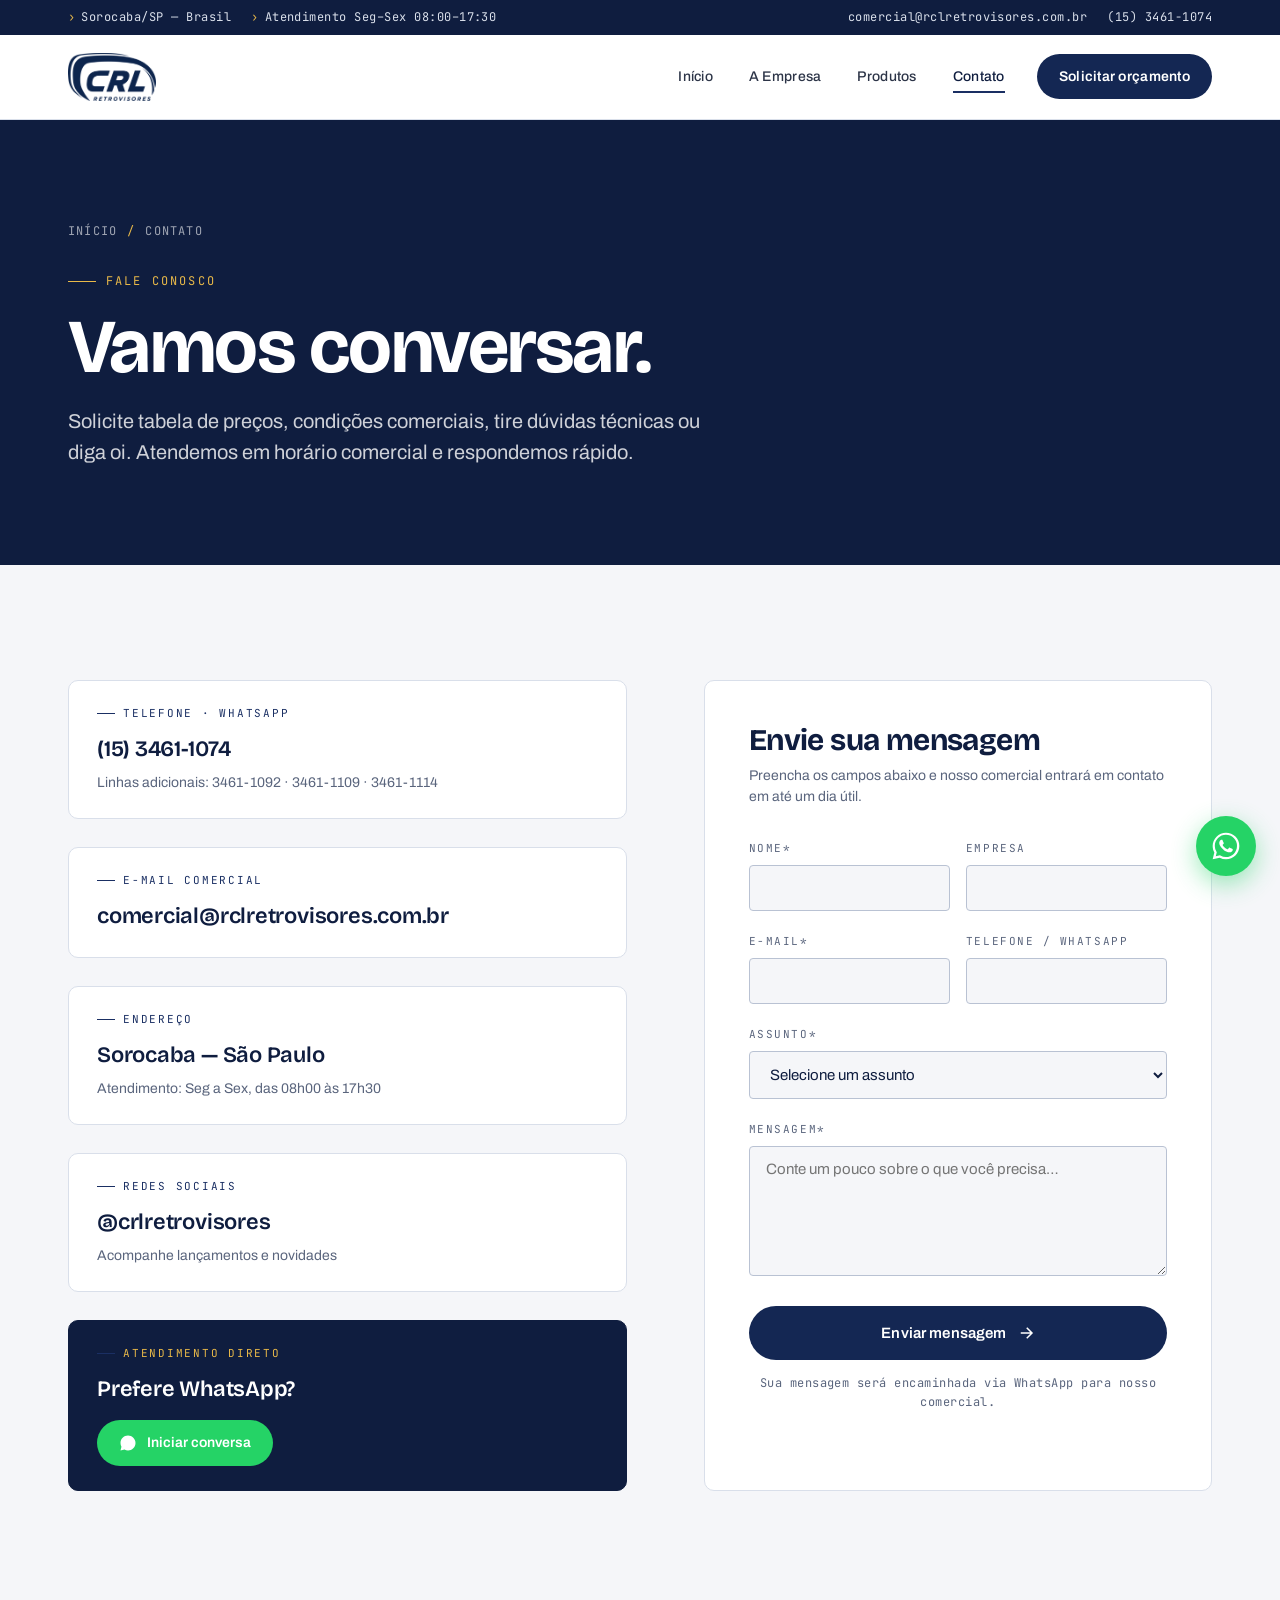
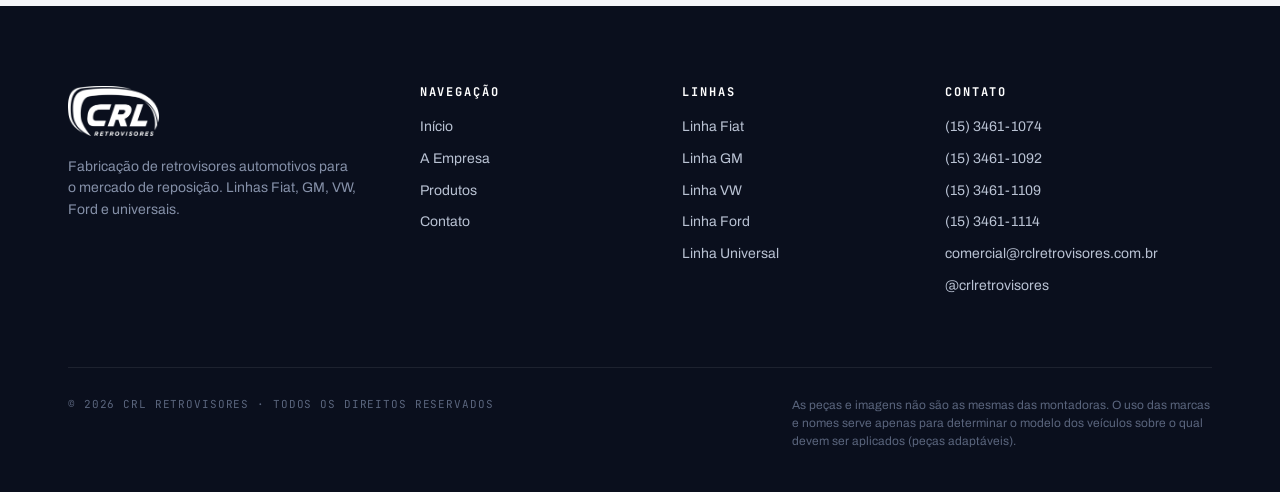
==== contato.html @ 65ec5218 "Fix image paths — remove assets/ prefix" ====
<!DOCTYPE html>
<html lang="pt-BR">
<head>
<meta charset="UTF-8" />
<meta name="viewport" content="width=device-width, initial-scale=1.0" />
<title>Contato · CRL Retrovisores</title>
<meta name="description" content="Fale com a CRL Retrovisores. Solicite tabela, condições comerciais ou tire dúvidas técnicas. Atendimento por telefone, e-mail e WhatsApp." />
<link rel="preconnect" href="https://fonts.googleapis.com" />
<link rel="preconnect" href="https://fonts.gstatic.com" crossorigin />
<link href="https://fonts.googleapis.com/css2?family=Archivo:wght@400;500;600;700;800&family=Bricolage+Grotesque:opsz,wght@12..96,500;12..96,700;12..96,800&family=JetBrains+Mono:wght@400;500&display=swap" rel="stylesheet" />
<link rel="stylesheet" href="style.css" />
</head>
<body>

<div class="topbar">
  <div class="topbar-inner">
    <div class="topbar-info">
      <span>Sorocaba/SP — Brasil</span>
      <span>Atendimento Seg–Sex 08:00–17:30</span>
    </div>
    <div class="topbar-info">
      <a href="mailto:comercial@rclretrovisores.com.br">comercial@rclretrovisores.com.br</a>
      <a href="tel:+551534611074">(15) 3461-1074</a>
    </div>
  </div>
</div>

<header class="site-header">
  <div class="header-inner">
    <a href="index.html" class="brand"><img src="logo-crl.png" alt="CRL Retrovisores" /></a>
    <button class="menu-toggle" aria-label="Abrir menu"><span></span><span></span><span></span></button>
    <nav class="nav">
      <a href="index.html">Início</a>
      <a href="empresa.html">A Empresa</a>
      <a href="produtos.html">Produtos</a>
      <a href="contato.html" class="active">Contato</a>
      <a href="contato.html" class="nav-cta">Solicitar orçamento</a>
    </nav>
  </div>
</header>

<section class="page-hero">
  <div class="container">
    <div class="breadcrumb"><a href="index.html">Início</a><span>/</span>Contato</div>
    <span class="eyebrow">Fale conosco</span>
    <h1 style="max-width:18ch;">Vamos conversar.</h1>
    <p class="lead" style="max-width:60ch;">Solicite tabela de preços, condições comerciais, tire dúvidas técnicas ou diga oi. Atendemos em horário comercial e respondemos rápido.</p>
  </div>
</section>

<section class="section">
  <div class="container">
    <div class="contact-grid">

      <!-- Info -->
      <div class="contact-info reveal">
        <div class="contact-block">
          <div class="label">Telefone · WhatsApp</div>
          <div class="value">
            <a href="tel:+551534611074">(15) 3461-1074</a>
            <div class="secondary">Linhas adicionais: 3461-1092 · 3461-1109 · 3461-1114</div>
          </div>
        </div>

        <div class="contact-block">
          <div class="label">E-mail comercial</div>
          <div class="value">
            <a href="mailto:comercial@rclretrovisores.com.br">comercial@rclretrovisores.com.br</a>
          </div>
        </div>

        <div class="contact-block">
          <div class="label">Endereço</div>
          <div class="value">
            Sorocaba — São Paulo
            <div class="secondary">Atendimento: Seg a Sex, das 08h00 às 17h30</div>
          </div>
        </div>

        <div class="contact-block">
          <div class="label">Redes sociais</div>
          <div class="value">
            <a href="https://instagram.com/crlretrovisores" target="_blank" rel="noopener">@crlretrovisores</a>
            <div class="secondary">Acompanhe lançamentos e novidades</div>
          </div>
        </div>

        <div class="contact-block" style="background:var(--navy-900);color:var(--white);border-color:var(--navy-900);">
          <div class="label" style="color:var(--accent);">Atendimento direto</div>
          <div class="value" style="color:var(--white);">
            Prefere WhatsApp?
            <div class="secondary" style="color:rgba(255,255,255,0.7);margin-top:14px;">
              <a href="https://wa.me/551534611074?text=Ol%C3%A1!%20Vim%20pelo%20site%20da%20CRL%20Retrovisores." target="_blank" rel="noopener" style="display:inline-flex;align-items:center;gap:10px;background:#25d366;color:white;padding:12px 22px;border-radius:999px;font-weight:600;font-family:var(--font-sans);font-size:14px;letter-spacing:0;text-transform:none;">
                <svg width="18" height="18" viewBox="0 0 32 32" fill="currentColor"><path d="M16.003 2.667C8.643 2.667 2.667 8.643 2.667 16.003c0 2.349.61 4.557 1.683 6.471L2.667 29.333l7.05-1.65a13.27 13.27 0 0 0 6.286 1.601h.005c7.36 0 13.336-5.976 13.336-13.336 0-3.563-1.388-6.91-3.91-9.43-2.522-2.522-5.871-3.85-9.431-3.85zm6.084 16.085c-.333-.167-1.97-.973-2.276-1.084-.305-.111-.527-.167-.749.167-.222.333-.86 1.084-1.054 1.306-.194.222-.388.25-.721.083-.333-.167-1.407-.518-2.681-1.654-.991-.884-1.66-1.976-1.854-2.309-.194-.333-.02-.514.146-.681.15-.149.333-.388.5-.583.166-.194.222-.333.333-.555.111-.222.055-.417-.028-.583-.083-.166-.749-1.806-1.026-2.474-.27-.65-.545-.561-.749-.572-.194-.01-.416-.012-.638-.012a1.224 1.224 0 0 0-.888.417c-.305.333-1.165 1.139-1.165 2.778 0 1.638 1.193 3.222 1.359 3.444.166.222 2.347 3.585 5.689 5.026.795.343 1.416.548 1.9.701.798.254 1.524.218 2.099.132.64-.096 1.97-.806 2.247-1.583.277-.778.277-1.444.194-1.583-.083-.139-.305-.222-.638-.389z"/></svg>
                Iniciar conversa
              </a>
            </div>
          </div>
        </div>
      </div>

      <!-- Form -->
      <form id="contact-form" class="contact-form reveal reveal-delay-1">
        <h3 style="margin-bottom:8px;">Envie sua mensagem</h3>
        <p style="margin-bottom:32px;font-size:14px;color:var(--steel-500);">Preencha os campos abaixo e nosso comercial entrará em contato em até um dia útil.</p>

        <div class="form-row">
          <div class="form-group">
            <label for="nome">Nome*</label>
            <input id="nome" name="nome" type="text" required />
          </div>
          <div class="form-group">
            <label for="empresa">Empresa</label>
            <input id="empresa" name="empresa" type="text" />
          </div>
        </div>

        <div class="form-row">
          <div class="form-group">
            <label for="email">E-mail*</label>
            <input id="email" name="email" type="email" required />
          </div>
          <div class="form-group">
            <label for="telefone">Telefone / WhatsApp</label>
            <input id="telefone" name="telefone" type="tel" />
          </div>
        </div>

        <div class="form-group">
          <label for="assunto">Assunto*</label>
          <select id="assunto" name="assunto" required>
            <option value="">Selecione um assunto</option>
            <option>Solicitação de tabela e condições</option>
            <option>Dúvida sobre produto / aplicação</option>
            <option>Quero ser representante / distribuidor</option>
            <option>Pós-venda</option>
            <option>Outro</option>
          </select>
        </div>

        <div class="form-group">
          <label for="mensagem">Mensagem*</label>
          <textarea id="mensagem" name="mensagem" required placeholder="Conte um pouco sobre o que você precisa…"></textarea>
        </div>

        <button type="submit" class="btn form-submit">
          Enviar mensagem
          <svg class="arrow" viewBox="0 0 24 24" fill="none" stroke="currentColor" stroke-width="2"><path d="M5 12h14M13 5l7 7-7 7"/></svg>
        </button>
        <p class="form-note">Sua mensagem será encaminhada via WhatsApp para nosso comercial.</p>
      </form>

    </div>
  </div>
</section>

<footer>
  <div class="footer-inner">
    <div class="footer-grid">
      <div class="footer-brand">
        <img src="logo-crl-white.png" alt="CRL Retrovisores" />
        <p>Fabricação de retrovisores automotivos para o mercado de reposição. Linhas Fiat, GM, VW, Ford e universais.</p>
      </div>
      <div class="footer-col">
        <h4>Navegação</h4>
        <ul>
          <li><a href="index.html">Início</a></li>
          <li><a href="empresa.html">A Empresa</a></li>
          <li><a href="produtos.html">Produtos</a></li>
          <li><a href="contato.html">Contato</a></li>
        </ul>
      </div>
      <div class="footer-col">
        <h4>Linhas</h4>
        <ul>
          <li><a href="produtos.html?marca=Fiat">Linha Fiat</a></li>
          <li><a href="produtos.html?marca=GM">Linha GM</a></li>
          <li><a href="produtos.html?marca=VW">Linha VW</a></li>
          <li><a href="produtos.html?marca=Ford">Linha Ford</a></li>
          <li><a href="produtos.html?marca=Universal">Linha Universal</a></li>
        </ul>
      </div>
      <div class="footer-col">
        <h4>Contato</h4>
        <ul>
          <li><a href="tel:+551534611074">(15) 3461-1074</a></li>
          <li><a href="tel:+551534611092">(15) 3461-1092</a></li>
          <li><a href="tel:+551534611109">(15) 3461-1109</a></li>
          <li><a href="tel:+551534611114">(15) 3461-1114</a></li>
          <li><a href="mailto:comercial@rclretrovisores.com.br">comercial@rclretrovisores.com.br</a></li>
          <li><a href="https://instagram.com/crlretrovisores" target="_blank" rel="noopener">@crlretrovisores</a></li>
        </ul>
      </div>
    </div>
    <div class="footer-bottom">
      <span>© <span id="year">2026</span> CRL Retrovisores · Todos os direitos reservados</span>
      <p class="disclaimer">As peças e imagens não são as mesmas das montadoras. O uso das marcas e nomes serve apenas para determinar o modelo dos veículos sobre o qual devem ser aplicados (peças adaptáveis).</p>
    </div>
  </div>
</footer>

<a href="https://wa.me/551534611074?text=Ol%C3%A1!%20Vim%20pelo%20site%20da%20CRL%20Retrovisores." class="whats-float" target="_blank" rel="noopener" aria-label="Falar no WhatsApp">
  <svg viewBox="0 0 32 32" fill="currentColor"><path d="M16.003 2.667C8.643 2.667 2.667 8.643 2.667 16.003c0 2.349.61 4.557 1.683 6.471L2.667 29.333l7.05-1.65a13.27 13.27 0 0 0 6.286 1.601h.005c7.36 0 13.336-5.976 13.336-13.336 0-3.563-1.388-6.91-3.91-9.43-2.522-2.522-5.871-3.85-9.431-3.85zm0 24.39h-.004a11.07 11.07 0 0 1-5.638-1.544l-.404-.24-4.184.98 1-4.078-.263-.418a11.05 11.05 0 0 1-1.694-5.876c.001-6.114 4.974-11.087 11.092-11.087 2.961 0 5.745 1.155 7.838 3.252a11.014 11.014 0 0 1 3.245 7.84c-.001 6.115-4.974 11.171-11.088 11.171zm6.084-8.305c-.333-.167-1.97-.973-2.276-1.084-.305-.111-.527-.167-.749.167-.222.333-.86 1.084-1.054 1.306-.194.222-.388.25-.721.083-.333-.167-1.407-.518-2.681-1.654-.991-.884-1.66-1.976-1.854-2.309-.194-.333-.02-.514.146-.681.15-.149.333-.388.5-.583.166-.194.222-.333.333-.555.111-.222.055-.417-.028-.583-.083-.166-.749-1.806-1.026-2.474-.27-.65-.545-.561-.749-.572-.194-.01-.416-.012-.638-.012a1.224 1.224 0 0 0-.888.417c-.305.333-1.165 1.139-1.165 2.778 0 1.638 1.193 3.222 1.359 3.444.166.222 2.347 3.585 5.689 5.026.795.343 1.416.548 1.9.701.798.254 1.524.218 2.099.132.64-.096 1.97-.806 2.247-1.583.277-.778.277-1.444.194-1.583-.083-.139-.305-.222-.638-.389z"/></svg>
</a>

<script src="script.js"></script>
</body>
</html>
---- style.css ----
/* =========================================================
   CRL RETROVISORES — design system
   Paleta da marca + tipografia industrial-editorial
   ========================================================= */

:root {
  --navy-900: #0f1d3f;
  --navy-800: #142753;
  --navy-700: #1a2f63;
  --navy-600: #1f3a78;
  --navy-500: #2a4a92;
  --steel-100: #eef1f6;
  --steel-200: #d9dfea;
  --steel-300: #b9c2d3;
  --steel-400: #8590a8;
  --steel-500: #5a657d;
  --steel-700: #2c3447;
  --paper: #f5f6f9;
  --white: #ffffff;
  --ink: #0a0f1d;
  --accent: #e9b949;       /* metallic warm — usado como acento raro */
  --shadow-sm: 0 1px 2px rgba(15, 29, 63, 0.08);
  --shadow-md: 0 8px 24px rgba(15, 29, 63, 0.10);
  --shadow-lg: 0 24px 60px rgba(15, 29, 63, 0.18);

  --font-display: "Bricolage Grotesque", "Archivo", sans-serif;
  --font-sans: "Archivo", "Helvetica Neue", Arial, sans-serif;
  --font-mono: "JetBrains Mono", "IBM Plex Mono", monospace;

  --radius-sm: 4px;
  --radius-md: 10px;
  --radius-lg: 18px;

  --container: 1240px;
  --gutter: clamp(20px, 4vw, 48px);
}

* { box-sizing: border-box; }

html { scroll-behavior: smooth; }

body {
  margin: 0;
  font-family: var(--font-sans);
  font-size: 16px;
  line-height: 1.55;
  color: var(--ink);
  background: var(--paper);
  -webkit-font-smoothing: antialiased;
  text-rendering: optimizeLegibility;
}

img { max-width: 100%; display: block; }
a { color: inherit; text-decoration: none; }
button { font-family: inherit; cursor: pointer; border: none; background: none; }

/* =========================================================
   TOPBAR + NAV
   ========================================================= */

.topbar {
  background: var(--navy-900);
  color: var(--steel-200);
  font-family: var(--font-mono);
  font-size: 12px;
  letter-spacing: 0.04em;
}
.topbar-inner {
  max-width: var(--container);
  margin: 0 auto;
  padding: 8px var(--gutter);
  display: flex;
  justify-content: space-between;
  gap: 20px;
  flex-wrap: wrap;
}
.topbar a { color: var(--steel-200); transition: color .2s; }
.topbar a:hover { color: var(--white); }
.topbar-info { display: flex; gap: 20px; flex-wrap: wrap; }
.topbar-info span::before {
  content: "›";
  margin-right: 6px;
  color: var(--accent);
}

.site-header {
  position: sticky;
  top: 0;
  z-index: 50;
  background: rgba(255, 255, 255, 0.94);
  backdrop-filter: blur(10px);
  -webkit-backdrop-filter: blur(10px);
  border-bottom: 1px solid var(--steel-200);
}
.header-inner {
  max-width: var(--container);
  margin: 0 auto;
  padding: 18px var(--gutter);
  display: flex;
  align-items: center;
  justify-content: space-between;
  gap: 24px;
}
.brand { display: flex; align-items: center; }
.brand img { height: 48px; width: auto; }

.nav { display: flex; align-items: center; gap: 4px; }
.nav a {
  padding: 10px 16px;
  font-weight: 500;
  font-size: 14px;
  letter-spacing: 0.02em;
  color: var(--steel-700);
  border-radius: var(--radius-sm);
  transition: color .2s, background .2s;
  position: relative;
}
.nav a:hover { color: var(--navy-800); }
.nav a.active { color: var(--navy-900); }
.nav a.active::after {
  content: "";
  position: absolute;
  left: 16px; right: 16px; bottom: 4px;
  height: 2px;
  background: var(--navy-700);
}

.nav-cta {
  margin-left: 12px;
  padding: 12px 22px !important;
  background: var(--navy-800);
  color: var(--white) !important;
  border-radius: 999px !important;
  font-weight: 600 !important;
  transition: background .2s, transform .2s !important;
}
.nav-cta:hover { background: var(--navy-700) !important; transform: translateY(-1px); }
.nav-cta::after { display: none !important; }

.menu-toggle { display: none; }

@media (max-width: 880px) {
  .header-inner { flex-wrap: wrap; }
  .menu-toggle {
    display: flex;
    flex-direction: column;
    gap: 5px;
    padding: 8px;
  }
  .menu-toggle span {
    width: 26px; height: 2px;
    background: var(--navy-800);
    transition: transform .25s;
  }
  .nav {
    display: none;
    width: 100%;
    flex-direction: column;
    align-items: stretch;
    gap: 0;
    padding-top: 16px;
    border-top: 1px solid var(--steel-200);
  }
  .nav.open { display: flex; }
  .nav a { padding: 14px 8px; }
  .nav a.active::after { display: none; }
  .nav-cta { margin: 12px 0 0; text-align: center; }
}

/* =========================================================
   GENERIC SECTIONS
   ========================================================= */

.section {
  padding: clamp(72px, 9vw, 128px) 0;
}
.container {
  max-width: var(--container);
  margin: 0 auto;
  padding: 0 var(--gutter);
}

.eyebrow {
  font-family: var(--font-mono);
  font-size: 12px;
  letter-spacing: 0.18em;
  text-transform: uppercase;
  color: var(--navy-700);
  display: inline-flex;
  align-items: center;
  gap: 10px;
  margin-bottom: 18px;
}
.eyebrow::before {
  content: "";
  width: 28px; height: 1px;
  background: var(--navy-700);
}

h1, h2, h3, h4 {
  font-family: var(--font-display);
  font-weight: 700;
  line-height: 1.05;
  letter-spacing: -0.02em;
  color: var(--navy-900);
  margin: 0 0 0.5em;
}
h1 { font-size: clamp(40px, 6vw, 76px); }
h2 { font-size: clamp(30px, 4.4vw, 52px); }
h3 { font-size: clamp(22px, 2.4vw, 30px); }

p { margin: 0 0 1em; color: var(--steel-700); }
.lead { font-size: clamp(17px, 1.6vw, 20px); color: var(--steel-700); max-width: 60ch; }

.btn {
  display: inline-flex;
  align-items: center;
  gap: 10px;
  padding: 16px 28px;
  background: var(--navy-800);
  color: var(--white);
  border-radius: 999px;
  font-weight: 600;
  font-size: 15px;
  letter-spacing: 0.01em;
  transition: background .2s, transform .2s, box-shadow .2s;
}
.btn:hover { background: var(--navy-700); transform: translateY(-2px); box-shadow: var(--shadow-md); }
.btn-ghost {
  background: transparent;
  color: var(--navy-800);
  border: 1.5px solid var(--navy-800);
}
.btn-ghost:hover { background: var(--navy-800); color: var(--white); }

.btn .arrow {
  width: 18px; height: 18px;
  transition: transform .2s;
}
.btn:hover .arrow { transform: translateX(4px); }

/* =========================================================
   HERO — animated dot grid on deep navy
   Industrial, technical feel — dots quietly pulse in waves.
   ========================================================= */

.hero {
  position: relative;
  isolation: isolate;
  background:
    radial-gradient(ellipse 85% 70% at 40% 55%, var(--navy-700) 0%, var(--navy-900) 48%, #050b18 72%, #020407 100%);
  color: var(--white);
  overflow: hidden;
  padding: clamp(80px, 10vw, 140px) 0 clamp(100px, 12vw, 160px);
}

/* The dot-grid SVG layer */
.hero-bg {
  position: absolute;
  inset: 0;
  z-index: 0;
  pointer-events: none;
  overflow: hidden;
}
.hero-bg svg {
  width: 100%;
  height: 100%;
  display: block;
}
.hero-bg circle {
  fill: rgba(180, 200, 255, 0.10);
  transition: fill 1.8s ease, r 1.8s ease;
}
.hero-bg circle.glow-1 {
  fill: rgba(160, 195, 255, 0.7);
  r: 1.6;
}
.hero-bg circle.glow-2 {
  fill: rgba(220, 235, 255, 1);
  r: 2.2;
}

/* Subtle radial vignette to keep focus on text */
.hero::after {
  content: "";
  position: absolute;
  inset: 0;
  z-index: 1;
  background:
    radial-gradient(ellipse 70% 50% at 30% 50%, rgba(15, 29, 63, 0.5) 0%, transparent 60%);
  pointer-events: none;
}

@media (prefers-reduced-motion: reduce) {
  .hero-bg circle { transition: none; }
}

.hero-inner {
  position: relative;
  z-index: 3;
  max-width: var(--container);
  margin: 0 auto;
  padding: 0 var(--gutter);
  display: grid;
  grid-template-columns: 1.15fr 1fr;
  gap: clamp(40px, 6vw, 80px);
  align-items: center;
}

.hero-eyebrow {
  font-family: var(--font-mono);
  font-size: 12px;
  letter-spacing: 0.22em;
  text-transform: uppercase;
  color: var(--accent);
  display: inline-flex;
  align-items: center;
  gap: 12px;
  margin-bottom: 24px;
}
.hero-eyebrow::before {
  content: "";
  width: 32px; height: 1px;
  background: var(--accent);
}

.hero h1 { color: var(--white); margin-bottom: 24px; }
.hero h1 em {
  font-style: normal;
  background: linear-gradient(120deg, var(--accent), #f5d57b);
  -webkit-background-clip: text;
  background-clip: text;
  color: transparent;
}
.hero p { color: rgba(255, 255, 255, 0.85); font-size: clamp(16px, 1.4vw, 19px); max-width: 52ch; }

.hero-actions { display: flex; gap: 14px; margin-top: 36px; flex-wrap: wrap; }
.hero .btn-ghost { color: var(--white); border-color: rgba(255,255,255,0.4); }
.hero .btn-ghost:hover { background: var(--white); color: var(--navy-900); border-color: var(--white); }

.hero-visual {
  position: relative;
  aspect-ratio: 4/5;
  transform: scale(1.36);
  transform-origin: center center;
}
.hero-visual img { width: 100%; height: 100%; object-fit: contain; filter: drop-shadow(0 24px 48px rgba(0,0,0,0.5)); }

@media (max-width: 880px) {
  .hero-inner {
    grid-template-columns: 1fr;
    text-align: left;
  }
  .hero-visual {
    transform: scale(1.1);
    max-width: 340px;
    margin: 0 auto;
    aspect-ratio: 1/1;
  }
}

/* hero stats strip */
.hero-stats {
  position: relative;
  background: var(--ink);
  color: var(--white);
  font-family: var(--font-mono);
  font-size: 13px;
  letter-spacing: 0.06em;
  text-transform: uppercase;
  overflow: hidden;
}
.hero-stats-track {
  display: flex;
  gap: 56px;
  padding: 18px 0;
  white-space: nowrap;
  animation: marquee 35s linear infinite;
}
.hero-stats-track span { display: inline-flex; align-items: center; gap: 14px; }
.hero-stats-track span::before {
  content: "▸";
  color: var(--accent);
}
@keyframes marquee {
  from { transform: translateX(0); }
  to { transform: translateX(-50%); }
}

/* =========================================================
   FEATURES / DIFERENCIAIS
   ========================================================= */

.features-grid {
  display: grid;
  grid-template-columns: repeat(auto-fit, minmax(260px, 1fr));
  gap: 1px;
  background: var(--steel-200);
  border: 1px solid var(--steel-200);
  border-radius: var(--radius-md);
  overflow: hidden;
  margin-top: 56px;
}
.feature {
  padding: 36px 32px;
  background: var(--white);
  transition: background .25s;
}
.feature:hover { background: var(--steel-100); }
.feature-num {
  font-family: var(--font-mono);
  font-size: 12px;
  letter-spacing: 0.16em;
  color: var(--navy-700);
  margin-bottom: 24px;
  display: block;
}
.feature h3 { font-size: 22px; margin-bottom: 12px; }
.feature p { font-size: 15px; margin: 0; color: var(--steel-700); }

/* =========================================================
   LINHAS / BRANDS
   ========================================================= */

.linhas-section {
  background: radial-gradient(ellipse 90% 80% at 35% 50%, var(--navy-700) 0%, var(--navy-900) 50%, #050b18 78%, #020407 100%);
  color: var(--white);
  position: relative;
  isolation: isolate;
  overflow: hidden;
}
.linhas-section > .container {
  position: relative;
  z-index: 1;
}
.linhas-section h2 { color: var(--white); }
.linhas-section .eyebrow { color: var(--accent); }
.linhas-section .eyebrow::before { background: var(--accent); }
.linhas-section p { color: rgba(255,255,255,0.75); }

.linhas-grid {
  display: grid;
  grid-template-columns: repeat(auto-fit, minmax(220px, 1fr));
  gap: 16px;
  margin-top: 56px;
}
.linha-card {
  background: linear-gradient(135deg, rgba(255,255,255,0.09) 0%, rgba(255,255,255,0.04) 100%);
  border: 1px solid rgba(255,255,255,0.14);
  border-radius: var(--radius-md);
  padding: 32px 28px;
  backdrop-filter: blur(12px);
  -webkit-backdrop-filter: blur(12px);
  box-shadow: 0 4px 24px rgba(0,0,0,0.25), inset 0 1px 0 rgba(255,255,255,0.1);
  transition: background .3s, border-color .3s, transform .3s, box-shadow .3s;
  display: flex;
  flex-direction: column;
  gap: 14px;
  text-decoration: none;
  color: var(--white);
}
.linha-card:hover {
  background: linear-gradient(135deg, rgba(255,255,255,0.14) 0%, rgba(255,255,255,0.07) 100%);
  border-color: rgba(233,185,73,0.45);
  box-shadow: 0 8px 32px rgba(0,0,0,0.35), inset 0 1px 0 rgba(255,255,255,0.15);
  transform: translateY(-4px);
}
.linha-card .badge {
  font-family: var(--font-mono);
  font-size: 11px;
  letter-spacing: 0.14em;
  color: var(--accent);
  text-transform: uppercase;
}
.linha-card h3 {
  color: var(--white);
  margin: 0;
  font-size: 28px;
}
.linha-card .count {
  margin-top: auto;
  font-family: var(--font-mono);
  font-size: 13px;
  color: rgba(255,255,255,0.6);
  display: flex;
  justify-content: space-between;
  align-items: center;
  padding-top: 14px;
  border-top: 1px solid rgba(255,255,255,0.08);
}
.linha-card .count::after { content: "→"; color: var(--accent); transition: transform .2s; }
.linha-card:hover .count::after { transform: translateX(4px); }

/* =========================================================
   ABOUT SECTION (split image + text)
   ========================================================= */

.split {
  display: grid;
  grid-template-columns: 1fr 1.1fr;
  gap: clamp(40px, 6vw, 80px);
  align-items: center;
}
.split.reverse { grid-template-columns: 1.1fr 1fr; }
.split-visual {
  position: relative;
  aspect-ratio: 4/5;
  border-radius: var(--radius-lg);
  overflow: hidden;
  background: var(--steel-700);
}
.split-visual img { width: 100%; height: 100%; object-fit: cover; }
.split-text h2 { margin-bottom: 24px; }
.split-text ul { list-style: none; padding: 0; margin: 32px 0 0; }
.split-text li {
  display: flex;
  gap: 16px;
  padding: 16px 0;
  border-top: 1px solid var(--steel-200);
}
.split-text li:last-child { border-bottom: 1px solid var(--steel-200); }
.split-text li strong {
  font-family: var(--font-mono);
  font-size: 12px;
  letter-spacing: 0.14em;
  color: var(--navy-700);
  flex: 0 0 80px;
  padding-top: 2px;
}
.split-text li span { color: var(--steel-700); }

@media (max-width: 880px) {
  .split, .split.reverse { grid-template-columns: 1fr; }
  .split-visual { aspect-ratio: 4/3; }
}

/* =========================================================
   CTA STRIP
   ========================================================= */

.cta-strip {
  background: linear-gradient(120deg, var(--navy-700) 0%, var(--navy-900) 45%, #050b18 75%, #020407 100%);
  color: var(--white);
  padding: clamp(60px, 8vw, 100px) 0;
  position: relative;
  overflow: hidden;
}
.cta-strip-inner {
  position: relative;
  z-index: 1;
  max-width: var(--container);
  margin: 0 auto;
  padding: 0 var(--gutter);
  display: flex;
  align-items: center;
  justify-content: space-between;
  gap: 32px;
  flex-wrap: wrap;
}
.cta-strip h2 { color: var(--white); margin: 0; max-width: 18ch; }
.cta-strip .btn { background: var(--white); color: var(--navy-900); }
.cta-strip .btn:hover { background: var(--accent); color: var(--navy-900); }

/* =========================================================
   PRODUTOS PAGE
   ========================================================= */

.page-hero {
  background: var(--navy-900);
  color: var(--white);
  padding: clamp(80px, 8vw, 120px) 0 clamp(50px, 6vw, 80px);
  position: relative;
  overflow: hidden;
}
.page-hero h1 { color: var(--white); margin-bottom: 18px; }
.page-hero p { color: rgba(255,255,255,0.8); }
.page-hero .eyebrow { color: var(--accent); }
.page-hero .eyebrow::before { background: var(--accent); }
.page-hero .container { position: relative; }

.breadcrumb {
  font-family: var(--font-mono);
  font-size: 12px;
  letter-spacing: 0.1em;
  text-transform: uppercase;
  color: rgba(255,255,255,0.6);
  margin-bottom: 24px;
}
.breadcrumb a { color: rgba(255,255,255,0.6); }
.breadcrumb a:hover { color: var(--white); }
.breadcrumb span { color: var(--accent); margin: 0 10px; }

.filter-bar {
  position: sticky;
  top: 84px;
  z-index: 20;
  background: rgba(245, 246, 249, 0.94);
  backdrop-filter: blur(10px);
  border-bottom: 1px solid var(--steel-200);
}
.filter-bar-inner {
  max-width: var(--container);
  margin: 0 auto;
  padding: 16px var(--gutter);
  display: flex;
  align-items: center;
  gap: 12px;
  flex-wrap: wrap;
}
.filter-label {
  font-family: var(--font-mono);
  font-size: 12px;
  letter-spacing: 0.12em;
  text-transform: uppercase;
  color: var(--steel-500);
  margin-right: 8px;
}
.filter-btn {
  padding: 10px 18px;
  border: 1px solid var(--steel-300);
  border-radius: 999px;
  background: var(--white);
  color: var(--steel-700);
  font-size: 13px;
  font-weight: 500;
  letter-spacing: 0.02em;
  transition: all .2s;
}
.filter-btn:hover { border-color: var(--navy-700); color: var(--navy-700); }
.filter-btn.active {
  background: var(--navy-800);
  border-color: var(--navy-800);
  color: var(--white);
}
.filter-search {
  margin-left: auto;
  display: flex;
  align-items: center;
  gap: 8px;
  background: var(--white);
  border: 1px solid var(--steel-300);
  border-radius: 999px;
  padding: 8px 16px;
  min-width: 200px;
}
.filter-search input {
  flex: 1;
  border: none;
  outline: none;
  font-family: inherit;
  font-size: 14px;
  color: var(--navy-900);
  background: transparent;
}
.filter-search input::placeholder { color: var(--steel-400); }
.filter-search svg { color: var(--steel-400); flex-shrink: 0; }

.products-section { padding: 60px 0 100px; }
.products-grid {
  display: grid;
  grid-template-columns: repeat(auto-fill, minmax(280px, 1fr));
  gap: 24px;
}
.product-card {
  background: var(--white);
  border: 1px solid var(--steel-200);
  border-radius: var(--radius-md);
  overflow: hidden;
  transition: border-color .2s, box-shadow .2s, transform .2s;
  display: flex;
  flex-direction: column;
}
.product-card:hover {
  border-color: var(--navy-500);
  box-shadow: var(--shadow-md);
  transform: translateY(-3px);
}
.product-image {
  aspect-ratio: 4/3;
  background: linear-gradient(135deg, var(--steel-100), var(--white));
  display: flex;
  align-items: center;
  justify-content: center;
  position: relative;
  overflow: hidden;
}
.product-icon {
  width: 60%;
  height: 60%;
  color: var(--navy-700);
  position: relative;
  z-index: 1;
  opacity: 0.85;
}
.product-info { padding: 22px 22px 26px; flex: 1; display: flex; flex-direction: column; }
.product-brand {
  font-family: var(--font-mono);
  font-size: 11px;
  letter-spacing: 0.16em;
  text-transform: uppercase;
  color: var(--navy-700);
  margin-bottom: 8px;
  display: flex;
  align-items: center;
  gap: 8px;
}
.product-brand::before {
  content: "";
  width: 16px; height: 1px;
  background: var(--navy-700);
}
.product-name {
  font-family: var(--font-display);
  font-weight: 700;
  font-size: 19px;
  color: var(--navy-900);
  margin-bottom: 14px;
  letter-spacing: -0.01em;
  line-height: 1.2;
}
.product-codes {
  display: flex;
  flex-wrap: wrap;
  gap: 6px;
  margin-top: auto;
}
.code-tag {
  font-family: var(--font-mono);
  font-size: 11px;
  padding: 4px 10px;
  background: var(--steel-100);
  color: var(--navy-800);
  border-radius: 4px;
  letter-spacing: 0.04em;
}
.code-tag.cc { background: var(--navy-800); color: var(--white); }

.no-results {
  grid-column: 1 / -1;
  text-align: center;
  padding: 80px 20px;
  color: var(--steel-500);
}

/* =========================================================
   CONTATO PAGE
   ========================================================= */

.contact-grid {
  display: grid;
  grid-template-columns: 1.1fr 1fr;
  gap: clamp(40px, 6vw, 80px);
}
@media (max-width: 880px) {
  .contact-grid { grid-template-columns: 1fr; }
}

.contact-info { display: flex; flex-direction: column; gap: 28px; }
.contact-block {
  padding: 24px 28px;
  background: var(--white);
  border: 1px solid var(--steel-200);
  border-radius: var(--radius-md);
  transition: border-color .2s, transform .2s;
}
.contact-block:hover { border-color: var(--navy-500); transform: translateX(4px); }
.contact-block .label {
  font-family: var(--font-mono);
  font-size: 11px;
  letter-spacing: 0.16em;
  text-transform: uppercase;
  color: var(--navy-700);
  margin-bottom: 10px;
  display: flex;
  align-items: center;
  gap: 8px;
}
.contact-block .label::before {
  content: "";
  width: 18px; height: 1px;
  background: var(--navy-700);
}
.contact-block .value {
  font-family: var(--font-display);
  font-size: 22px;
  font-weight: 600;
  color: var(--navy-900);
  letter-spacing: -0.01em;
}
.contact-block .value a:hover { color: var(--navy-700); }
.contact-block .secondary { color: var(--steel-500); font-size: 14px; margin-top: 6px; font-family: var(--font-sans); font-weight: 400; letter-spacing: 0; }

.contact-form {
  background: var(--white);
  border: 1px solid var(--steel-200);
  border-radius: var(--radius-md);
  padding: clamp(28px, 4vw, 44px);
}
.form-group { margin-bottom: 22px; }
.form-group label {
  display: block;
  font-family: var(--font-mono);
  font-size: 11px;
  letter-spacing: 0.14em;
  text-transform: uppercase;
  color: var(--steel-500);
  margin-bottom: 8px;
}
.form-group input,
.form-group textarea,
.form-group select {
  width: 100%;
  padding: 14px 16px;
  border: 1px solid var(--steel-300);
  border-radius: var(--radius-sm);
  font-family: inherit;
  font-size: 15px;
  color: var(--navy-900);
  background: var(--paper);
  transition: border-color .2s, background .2s;
}
.form-group input:focus,
.form-group textarea:focus,
.form-group select:focus {
  outline: none;
  border-color: var(--navy-700);
  background: var(--white);
}
.form-group textarea { resize: vertical; min-height: 130px; }
.form-row { display: grid; grid-template-columns: 1fr 1fr; gap: 16px; }
@media (max-width: 600px) { .form-row { grid-template-columns: 1fr; } }
.form-submit { width: 100%; justify-content: center; padding: 18px; }
.form-note {
  font-size: 12px;
  color: var(--steel-500);
  margin-top: 14px;
  text-align: center;
  font-family: var(--font-mono);
  letter-spacing: 0.04em;
}

/* =========================================================
   FOOTER
   ========================================================= */

footer {
  background: var(--ink);
  color: var(--steel-300);
  padding: 80px 0 30px;
}
.footer-inner {
  max-width: var(--container);
  margin: 0 auto;
  padding: 0 var(--gutter);
}
.footer-grid {
  display: grid;
  grid-template-columns: 1.4fr 1fr 1fr 1.2fr;
  gap: 40px;
  margin-bottom: 60px;
}
@media (max-width: 760px) { .footer-grid { grid-template-columns: 1fr 1fr; } }
@media (max-width: 480px) { .footer-grid { grid-template-columns: 1fr; } }

.footer-brand img { height: 50px; margin-bottom: 20px; }
.footer-brand p { color: var(--steel-400); font-size: 14px; max-width: 36ch; }

.footer-col h4 {
  color: var(--white);
  font-family: var(--font-mono);
  font-size: 12px;
  letter-spacing: 0.16em;
  text-transform: uppercase;
  margin-bottom: 18px;
}
.footer-col ul { list-style: none; padding: 0; margin: 0; }
.footer-col li { margin-bottom: 10px; font-size: 14px; }
.footer-col a { color: var(--steel-300); transition: color .2s; }
.footer-col a:hover { color: var(--white); }

.footer-bottom {
  padding-top: 28px;
  border-top: 1px solid rgba(255,255,255,0.08);
  display: flex;
  justify-content: space-between;
  gap: 20px;
  flex-wrap: wrap;
  font-family: var(--font-mono);
  font-size: 11px;
  letter-spacing: 0.08em;
  color: var(--steel-500);
  text-transform: uppercase;
}
.footer-bottom .disclaimer {
  max-width: 60ch;
  font-family: var(--font-sans);
  text-transform: none;
  letter-spacing: 0;
  font-size: 12px;
  color: var(--steel-500);
  line-height: 1.5;
}

/* WhatsApp floating */
.whats-float {
  position: fixed;
  right: 24px; bottom: 24px;
  z-index: 100;
  width: 60px; height: 60px;
  border-radius: 50%;
  background: #25d366;
  display: flex;
  align-items: center;
  justify-content: center;
  box-shadow: 0 8px 24px rgba(37, 211, 102, 0.45);
  transition: transform .2s, box-shadow .2s;
}
.whats-float:hover { transform: scale(1.06); box-shadow: 0 12px 32px rgba(37, 211, 102, 0.55); }
.whats-float svg { width: 32px; height: 32px; color: white; }

/* =========================================================
   ANIMATIONS / REVEAL
   Progressive enhancement: only applied when JS adds .js-anim to <html>
   ========================================================= */

.reveal { opacity: 1; transform: none; }

.js-anim .reveal:not(.visible) {
  opacity: 0;
  transform: translateY(20px);
}
.js-anim .reveal {
  transition: opacity .8s ease, transform .8s ease;
}
.js-anim .reveal.visible {
  opacity: 1;
  transform: translateY(0);
}

.reveal-delay-1 { transition-delay: 0.1s; }
.reveal-delay-2 { transition-delay: 0.2s; }
.reveal-delay-3 { transition-delay: 0.3s; }

@media (prefers-reduced-motion: reduce) {
  .js-anim .reveal { opacity: 1 !important; transform: none !important; transition: none !important; }
}
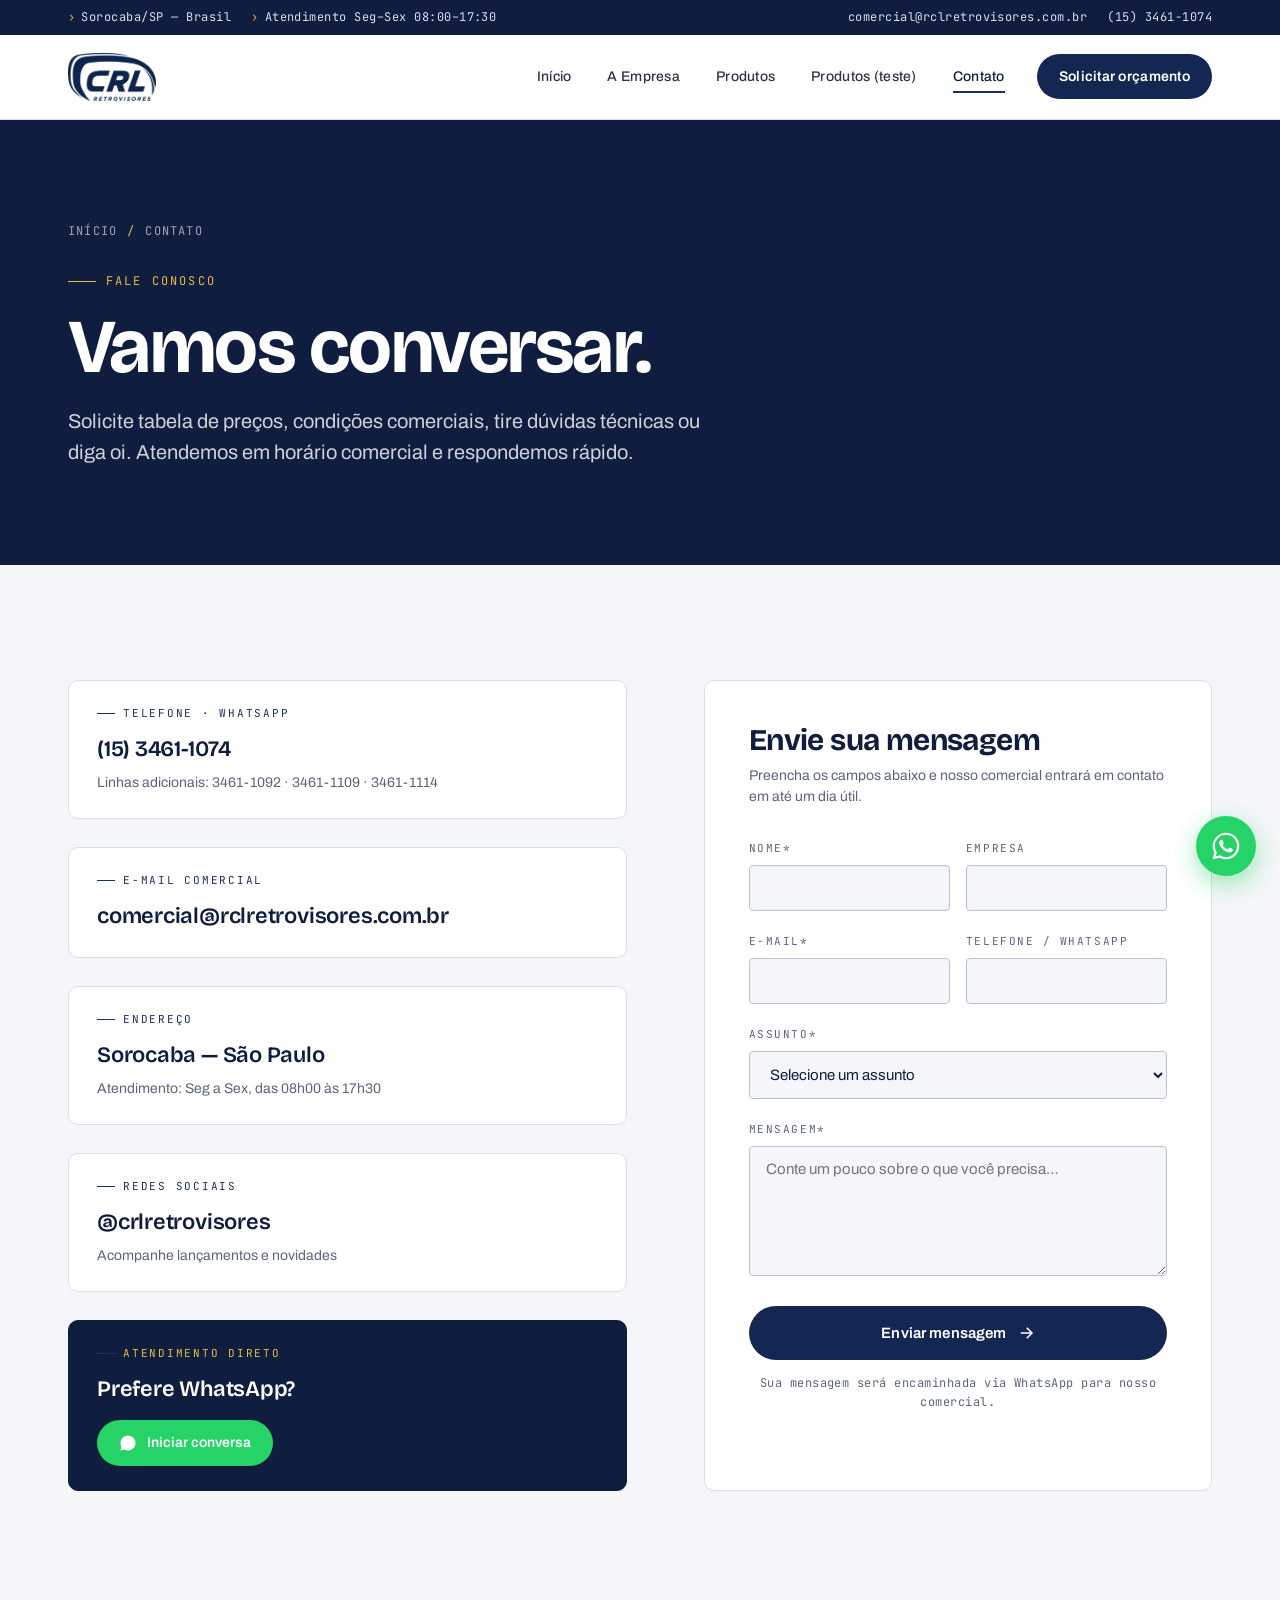
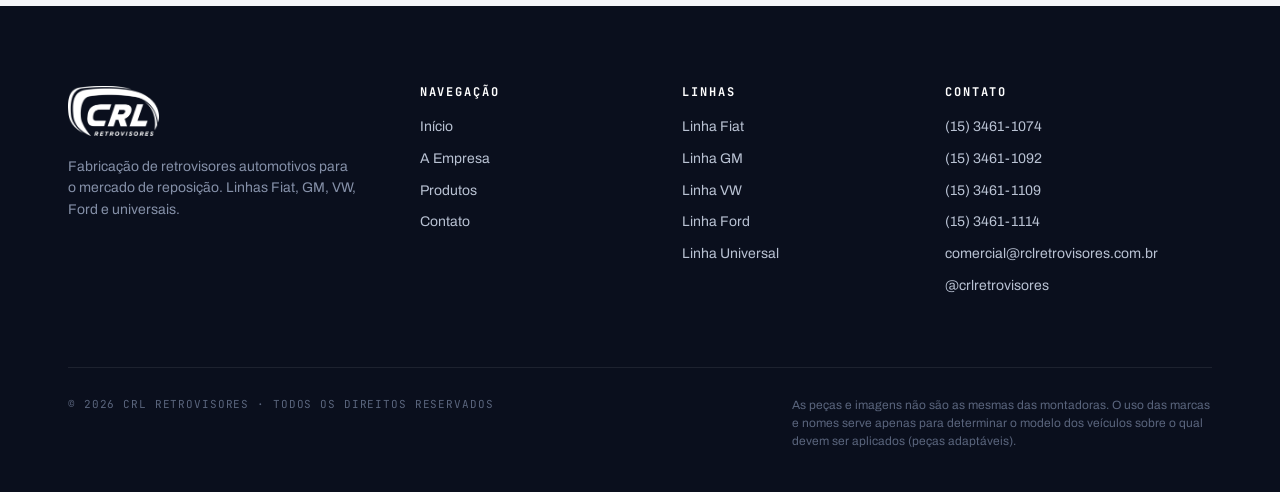
==== commit fc0cb9d3: "Adiciona fotos faltantes e pagina Produtos (teste) - Associa as 9 fotos avulsas (IMG_99xx) aos produ" ====
--- a/contato.html
+++ b/contato.html
@@ -33,6 +33,7 @@
       <a href="index.html">Início</a>
       <a href="empresa.html">A Empresa</a>
       <a href="produtos.html">Produtos</a>
+      <a href="produtos-teste.html">Produtos (teste)</a>
       <a href="contato.html" class="active">Contato</a>
       <a href="contato.html" class="nav-cta">Solicitar orçamento</a>
     </nav>
--- a/style.css
+++ b/style.css
@@ -692,6 +692,14 @@
   z-index: 1;
   opacity: 0.85;
 }
+.product-photo {
+  width: 100%;
+  height: 100%;
+  object-fit: contain;
+  padding: 14px;
+  position: relative;
+  z-index: 1;
+}
 .product-info { padding: 22px 22px 26px; flex: 1; display: flex; flex-direction: column; }
 .product-brand {
   font-family: var(--font-mono);
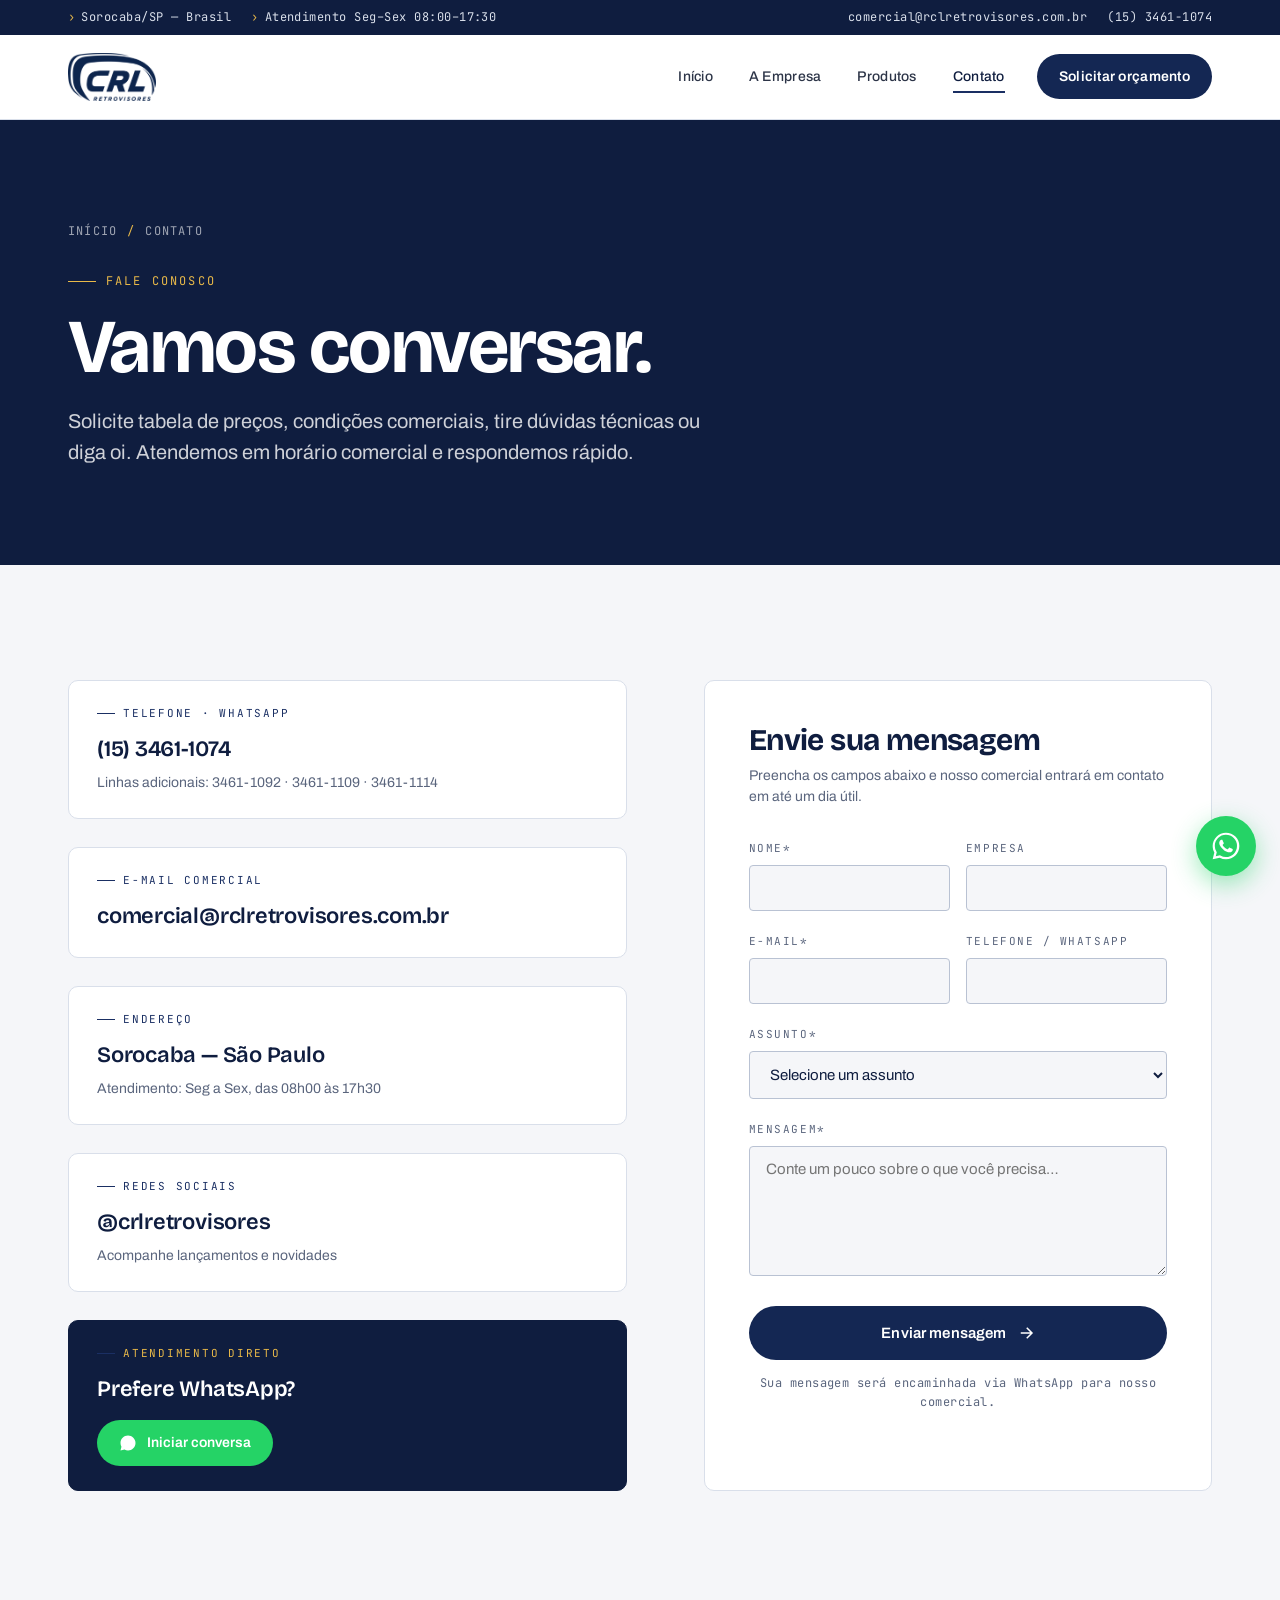
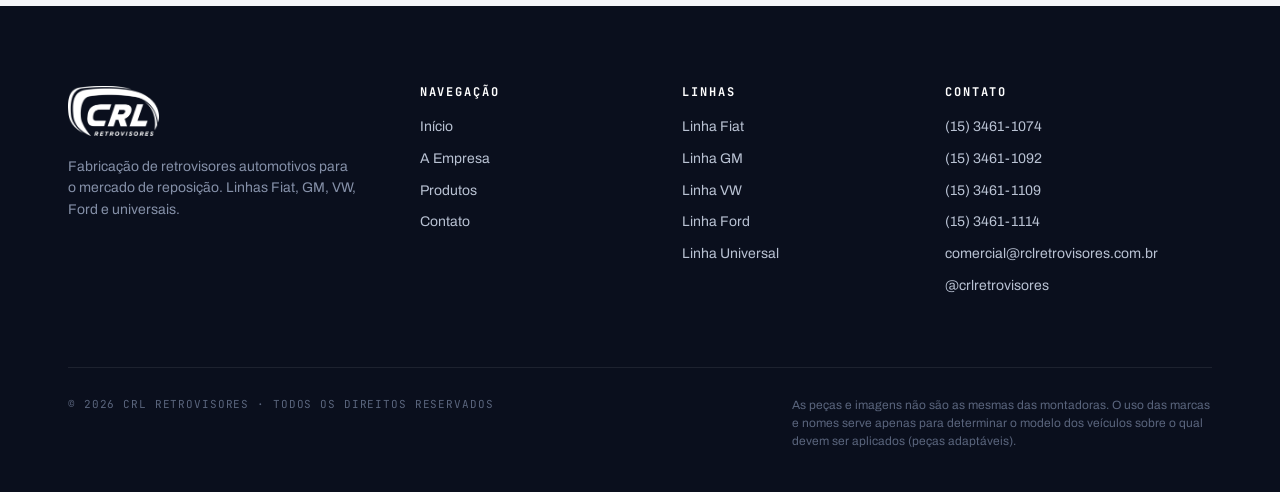
==== commit d98aa41b: "Remove pagina Produtos (teste) e link no header Co-Authored-By: Claude Opus 4.8 <noreply@anthropic.c" ====
--- a/contato.html
+++ b/contato.html
@@ -33,7 +33,6 @@
       <a href="index.html">Início</a>
       <a href="empresa.html">A Empresa</a>
       <a href="produtos.html">Produtos</a>
-      <a href="produtos-teste.html">Produtos (teste)</a>
       <a href="contato.html" class="active">Contato</a>
       <a href="contato.html" class="nav-cta">Solicitar orçamento</a>
     </nav>
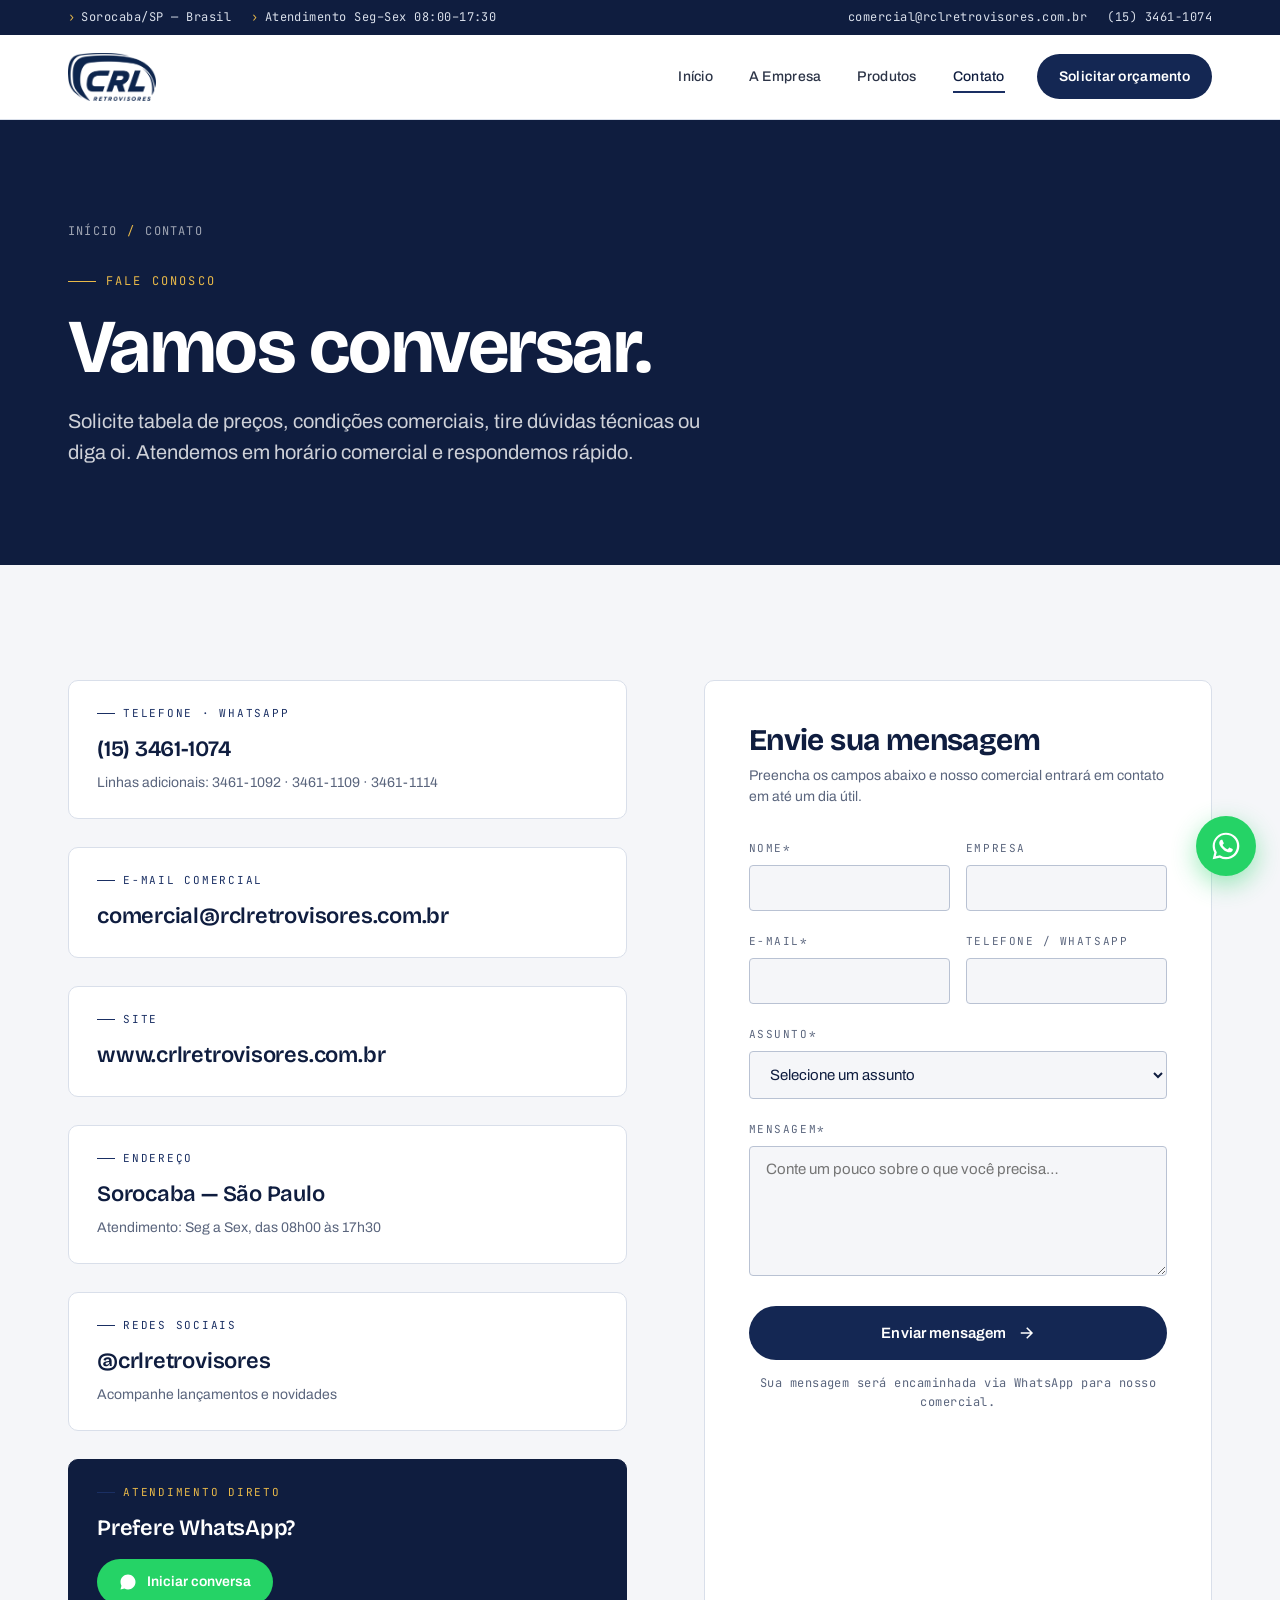
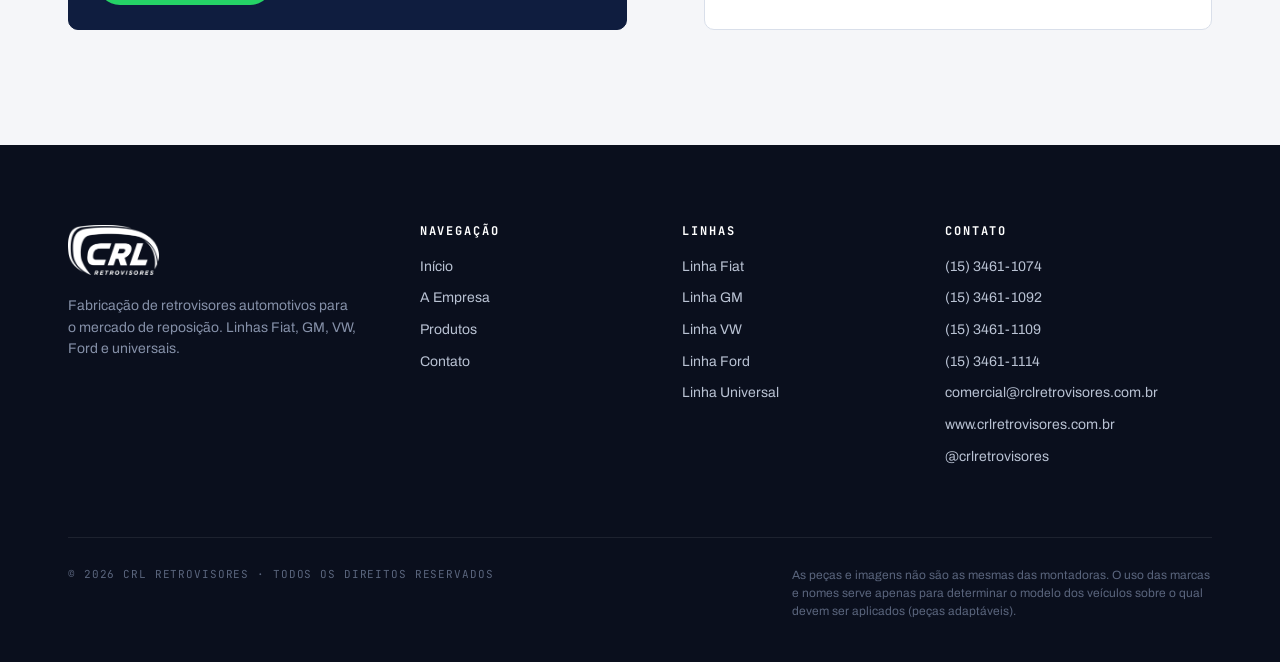
==== commit e220b8e7: "Adiciona site oficial (www.crlretrovisores.com.br) ao contato Inclui o endereco do site no rodape de" ====
--- a/contato.html
+++ b/contato.html
@@ -70,6 +70,13 @@
         </div>
 
         <div class="contact-block">
+          <div class="label">Site</div>
+          <div class="value">
+            <a href="https://www.crlretrovisores.com.br" target="_blank" rel="noopener">www.crlretrovisores.com.br</a>
+          </div>
+        </div>
+
+        <div class="contact-block">
           <div class="label">Endereço</div>
           <div class="value">
             Sorocaba — São Paulo
@@ -188,6 +195,7 @@
           <li><a href="tel:+551534611109">(15) 3461-1109</a></li>
           <li><a href="tel:+551534611114">(15) 3461-1114</a></li>
           <li><a href="mailto:comercial@rclretrovisores.com.br">comercial@rclretrovisores.com.br</a></li>
+          <li><a href="https://www.crlretrovisores.com.br" target="_blank" rel="noopener">www.crlretrovisores.com.br</a></li>
           <li><a href="https://instagram.com/crlretrovisores" target="_blank" rel="noopener">@crlretrovisores</a></li>
         </ul>
       </div>
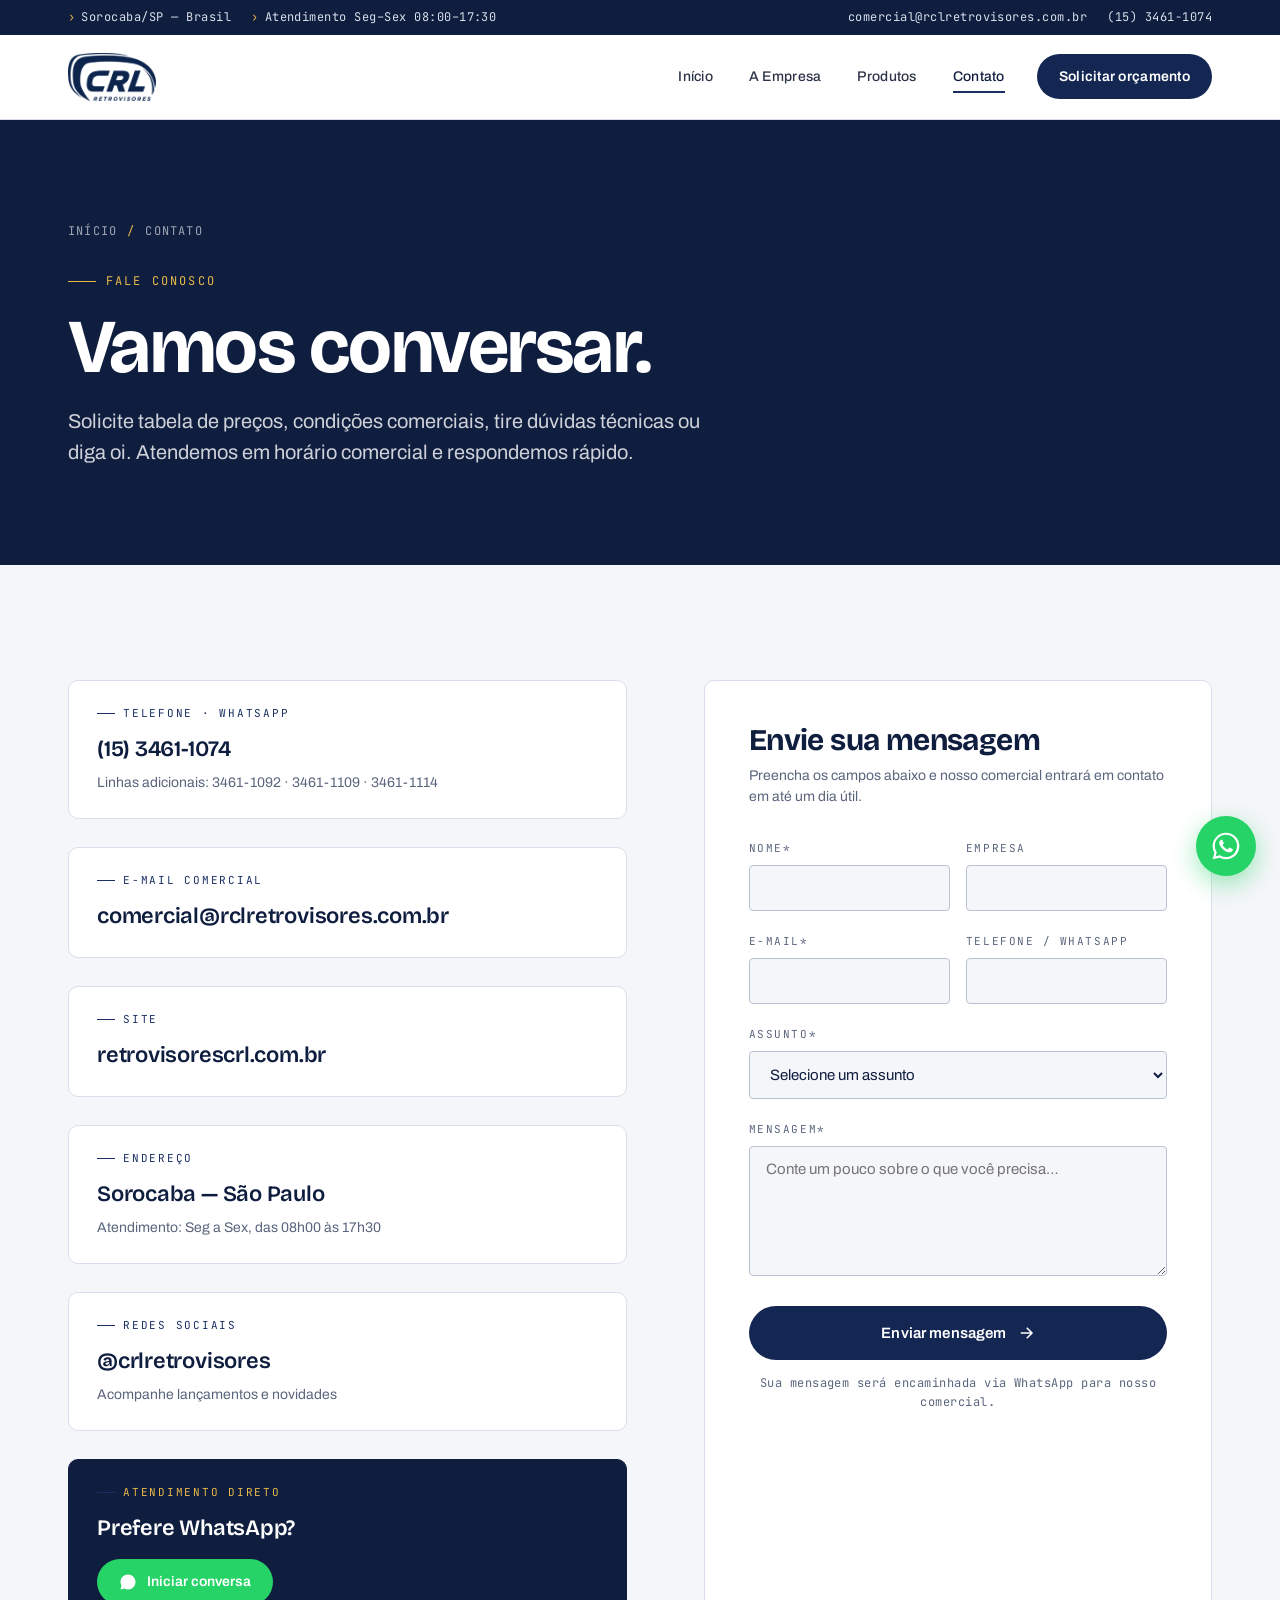
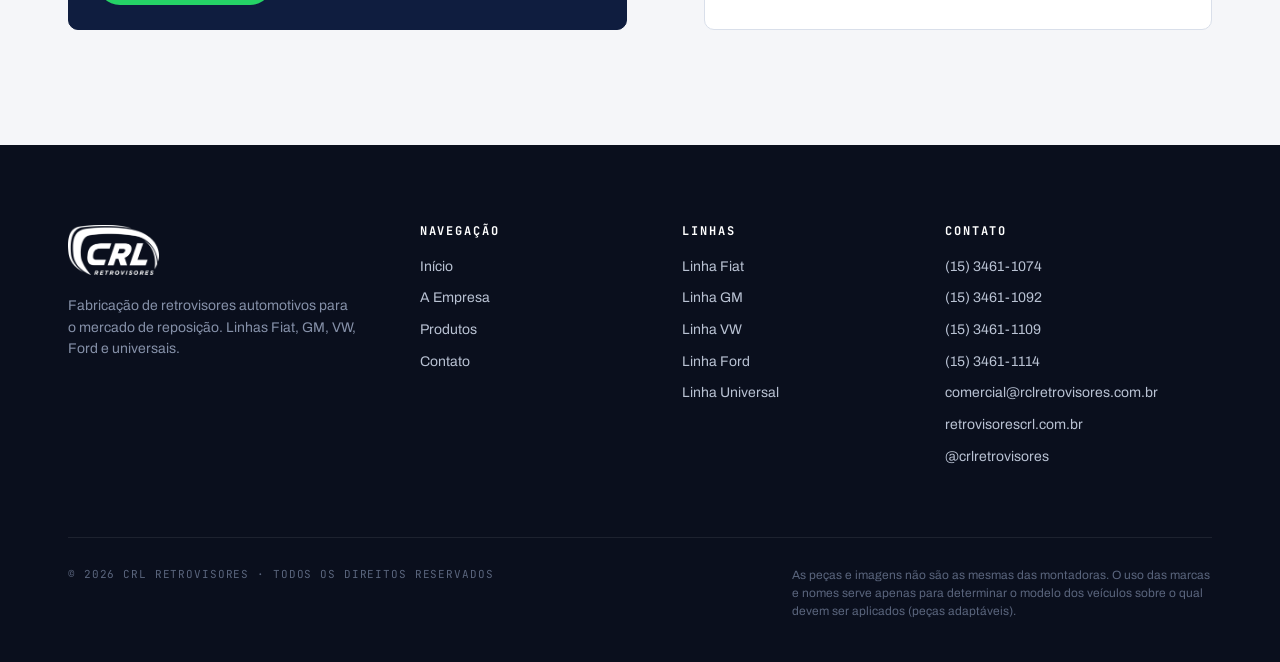
==== commit 22b19b73: "Corrige dominio do site para retrovisorescrl.com.br Co-Authored-By: Claude Opus 4.8 <noreply@anthrop" ====
--- a/contato.html
+++ b/contato.html
@@ -72,7 +72,7 @@
         <div class="contact-block">
           <div class="label">Site</div>
           <div class="value">
-            <a href="https://www.crlretrovisores.com.br" target="_blank" rel="noopener">www.crlretrovisores.com.br</a>
+            <a href="https://retrovisorescrl.com.br" target="_blank" rel="noopener">retrovisorescrl.com.br</a>
           </div>
         </div>
 
@@ -195,7 +195,7 @@
           <li><a href="tel:+551534611109">(15) 3461-1109</a></li>
           <li><a href="tel:+551534611114">(15) 3461-1114</a></li>
           <li><a href="mailto:comercial@rclretrovisores.com.br">comercial@rclretrovisores.com.br</a></li>
-          <li><a href="https://www.crlretrovisores.com.br" target="_blank" rel="noopener">www.crlretrovisores.com.br</a></li>
+          <li><a href="https://retrovisorescrl.com.br" target="_blank" rel="noopener">retrovisorescrl.com.br</a></li>
           <li><a href="https://instagram.com/crlretrovisores" target="_blank" rel="noopener">@crlretrovisores</a></li>
         </ul>
       </div>
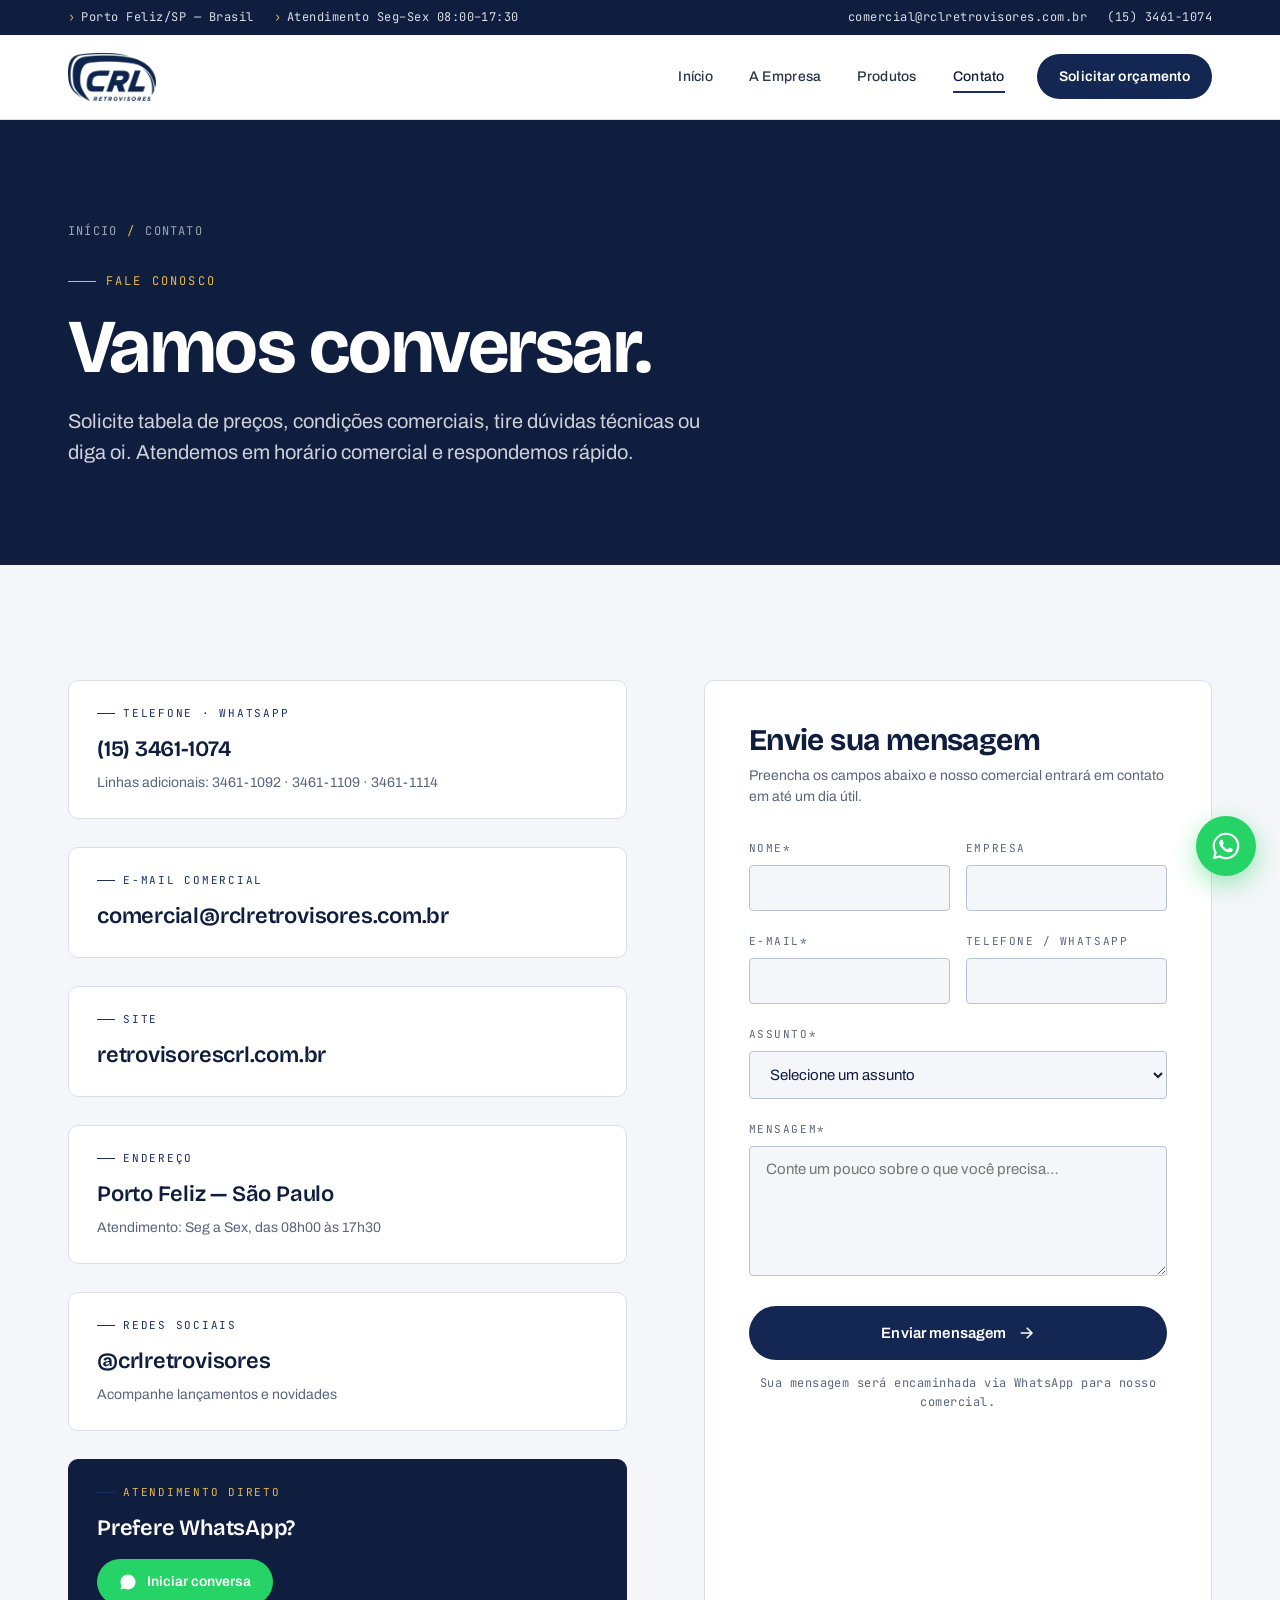
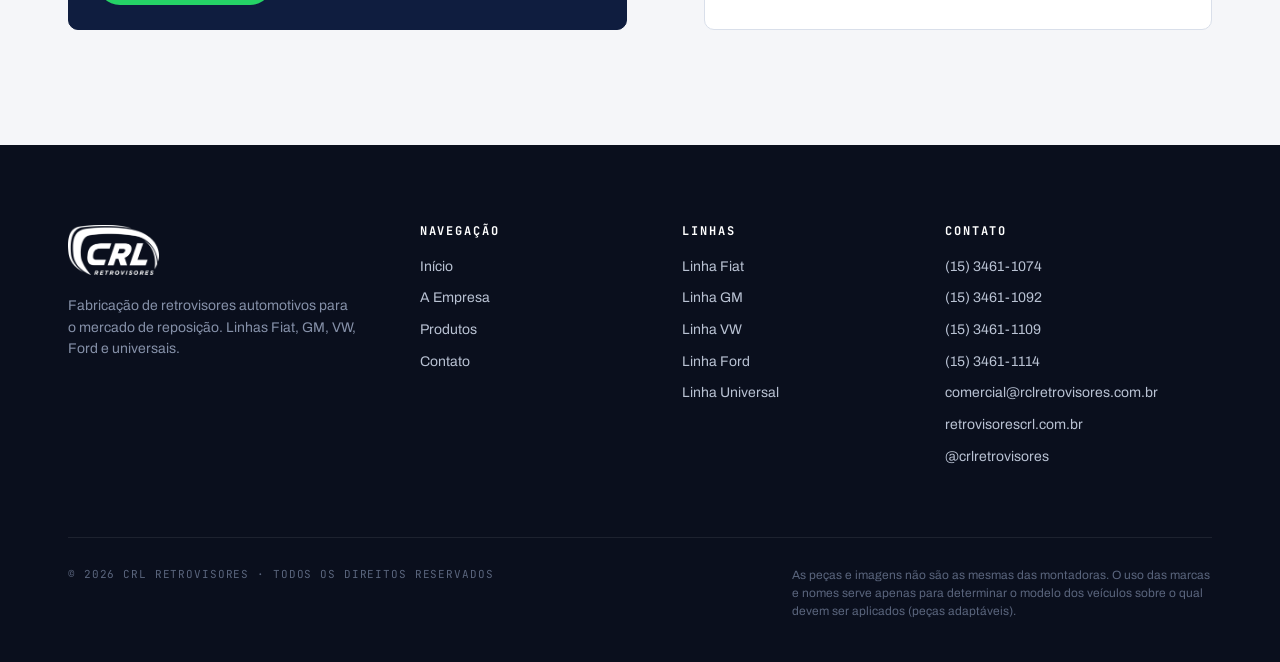
==== commit 2047518e: "Atualiza cidade da empresa para Porto Feliz/SP Co-Authored-By: Claude Opus 4.8 <noreply@anthropic.co" ====
--- a/contato.html
+++ b/contato.html
@@ -15,7 +15,7 @@
 <div class="topbar">
   <div class="topbar-inner">
     <div class="topbar-info">
-      <span>Sorocaba/SP — Brasil</span>
+      <span>Porto Feliz/SP — Brasil</span>
       <span>Atendimento Seg–Sex 08:00–17:30</span>
     </div>
     <div class="topbar-info">
@@ -79,7 +79,7 @@
         <div class="contact-block">
           <div class="label">Endereço</div>
           <div class="value">
-            Sorocaba — São Paulo
+            Porto Feliz — São Paulo
             <div class="secondary">Atendimento: Seg a Sex, das 08h00 às 17h30</div>
           </div>
         </div>
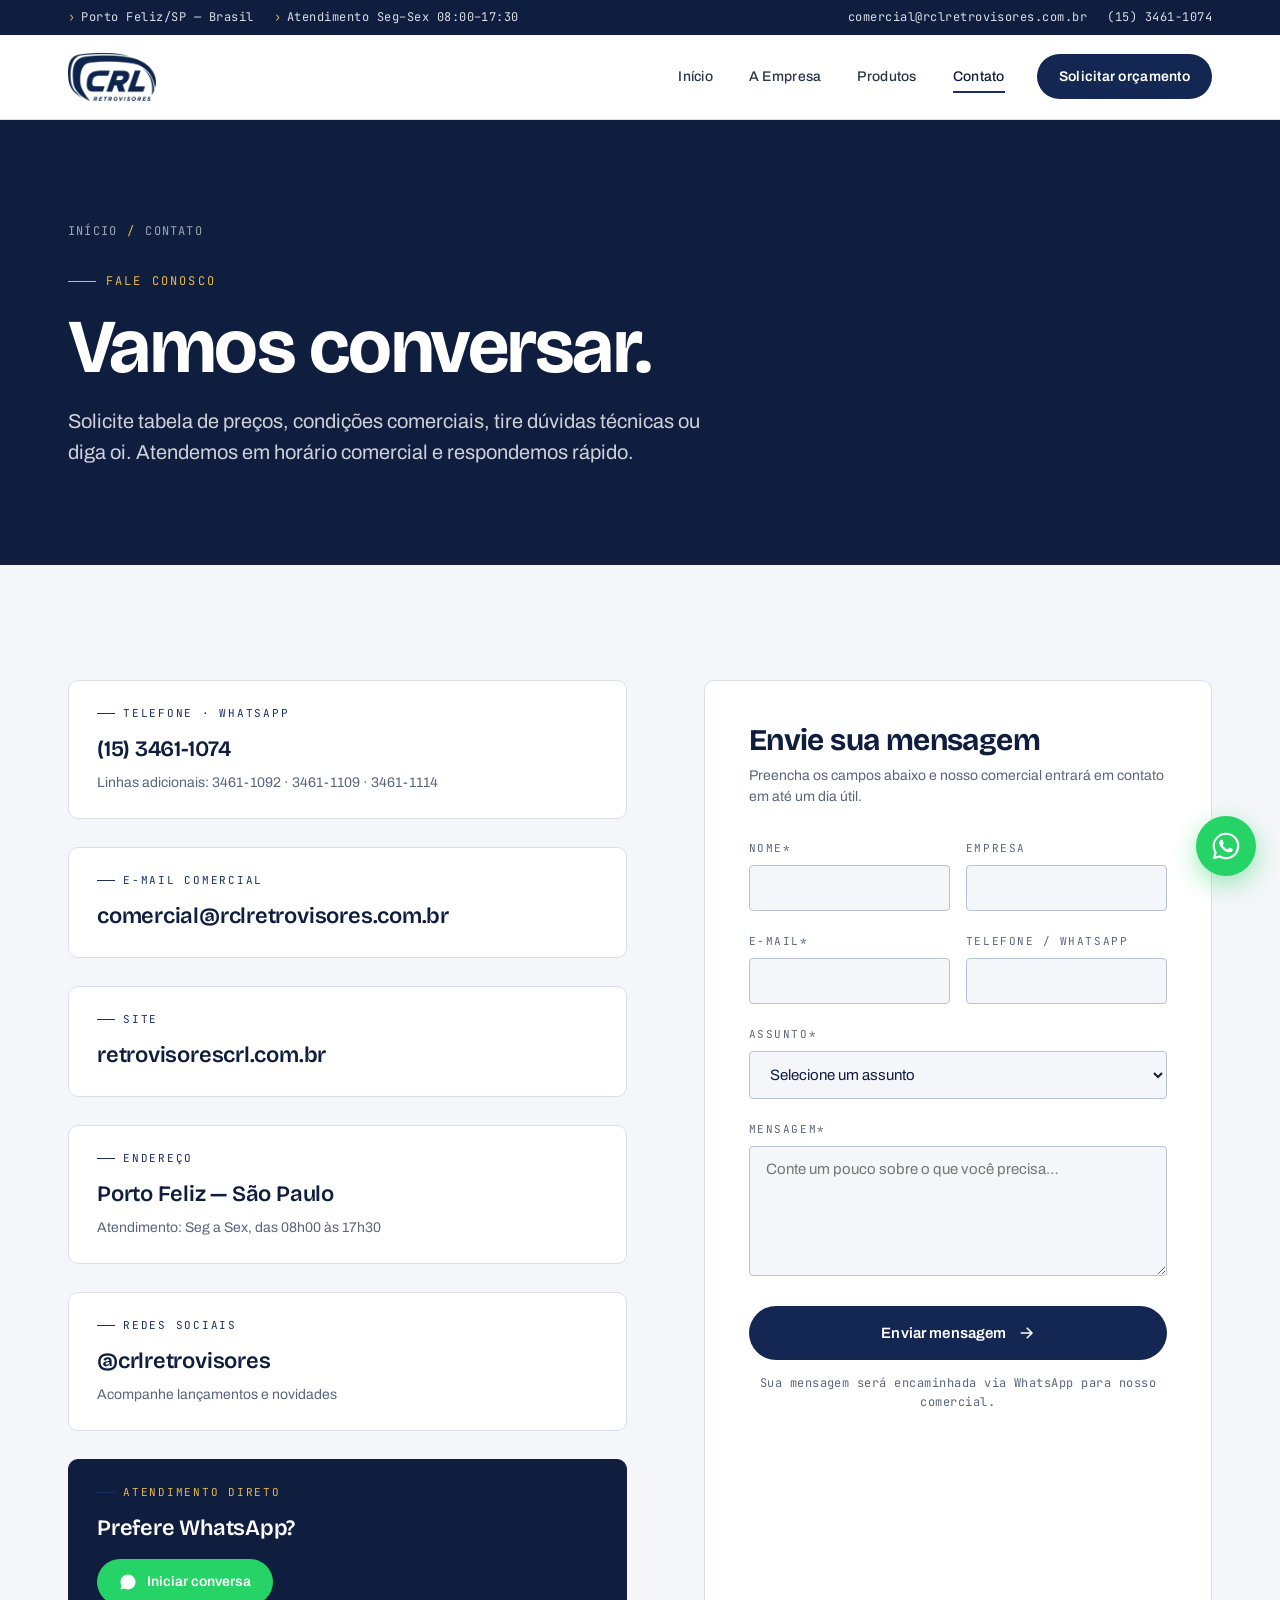
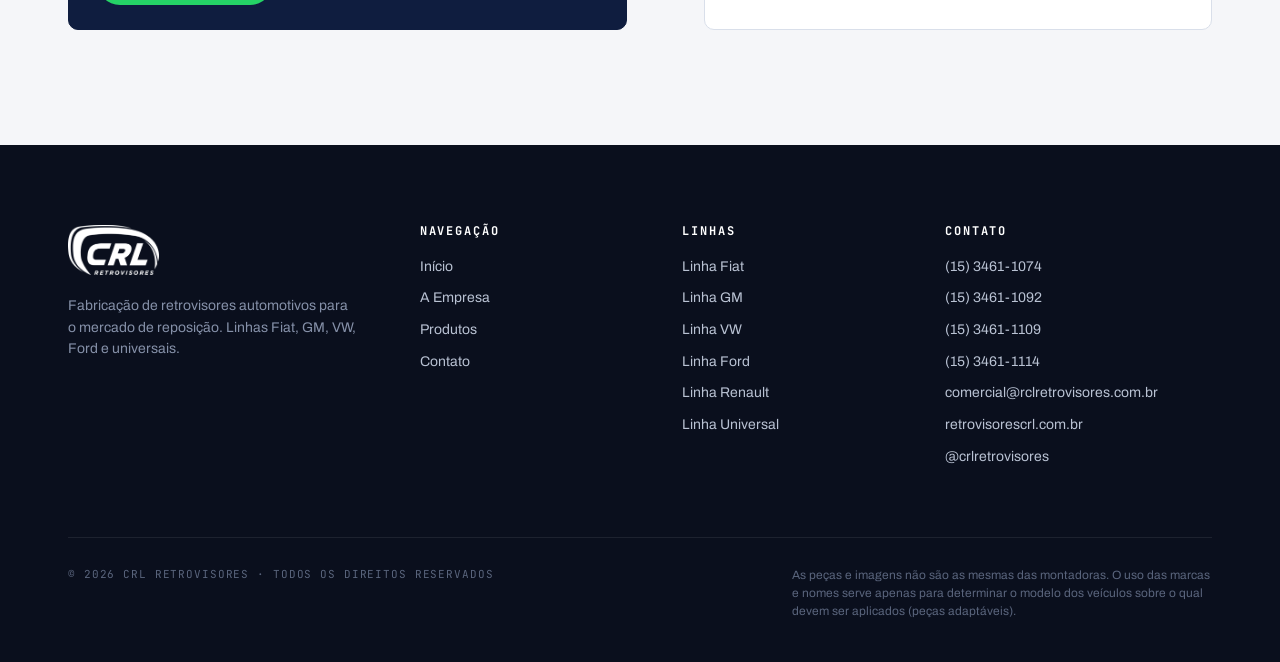
==== commit 2a356e2d: "Adiciona 4 lancamentos com selo Novidade e linha Renault - Novos produtos: Fox 2010/2014 (VW) e Sand" ====
--- a/contato.html
+++ b/contato.html
@@ -97,7 +97,7 @@
           <div class="value" style="color:var(--white);">
             Prefere WhatsApp?
             <div class="secondary" style="color:rgba(255,255,255,0.7);margin-top:14px;">
-              <a href="https://wa.me/551534611074?text=Ol%C3%A1!%20Vim%20pelo%20site%20da%20CRL%20Retrovisores." target="_blank" rel="noopener" style="display:inline-flex;align-items:center;gap:10px;background:#25d366;color:white;padding:12px 22px;border-radius:999px;font-weight:600;font-family:var(--font-sans);font-size:14px;letter-spacing:0;text-transform:none;">
+              <a href="#" data-whatsapp rel="noopener" style="display:inline-flex;align-items:center;gap:10px;background:#25d366;color:white;padding:12px 22px;border-radius:999px;font-weight:600;font-family:var(--font-sans);font-size:14px;letter-spacing:0;text-transform:none;">
                 <svg width="18" height="18" viewBox="0 0 32 32" fill="currentColor"><path d="M16.003 2.667C8.643 2.667 2.667 8.643 2.667 16.003c0 2.349.61 4.557 1.683 6.471L2.667 29.333l7.05-1.65a13.27 13.27 0 0 0 6.286 1.601h.005c7.36 0 13.336-5.976 13.336-13.336 0-3.563-1.388-6.91-3.91-9.43-2.522-2.522-5.871-3.85-9.431-3.85zm6.084 16.085c-.333-.167-1.97-.973-2.276-1.084-.305-.111-.527-.167-.749.167-.222.333-.86 1.084-1.054 1.306-.194.222-.388.25-.721.083-.333-.167-1.407-.518-2.681-1.654-.991-.884-1.66-1.976-1.854-2.309-.194-.333-.02-.514.146-.681.15-.149.333-.388.5-.583.166-.194.222-.333.333-.555.111-.222.055-.417-.028-.583-.083-.166-.749-1.806-1.026-2.474-.27-.65-.545-.561-.749-.572-.194-.01-.416-.012-.638-.012a1.224 1.224 0 0 0-.888.417c-.305.333-1.165 1.139-1.165 2.778 0 1.638 1.193 3.222 1.359 3.444.166.222 2.347 3.585 5.689 5.026.795.343 1.416.548 1.9.701.798.254 1.524.218 2.099.132.64-.096 1.97-.806 2.247-1.583.277-.778.277-1.444.194-1.583-.083-.139-.305-.222-.638-.389z"/></svg>
                 Iniciar conversa
               </a>
@@ -110,6 +110,9 @@
       <form id="contact-form" class="contact-form reveal reveal-delay-1">
         <h3 style="margin-bottom:8px;">Envie sua mensagem</h3>
         <p style="margin-bottom:32px;font-size:14px;color:var(--steel-500);">Preencha os campos abaixo e nosso comercial entrará em contato em até um dia útil.</p>
+
+        <!-- honeypot anti-bot: invisível para humanos, ignorado por leitores de tela -->
+        <input type="text" name="website" class="hp-field" tabindex="-1" autocomplete="off" aria-hidden="true" />
 
         <div class="form-row">
           <div class="form-group">
@@ -184,6 +187,7 @@
           <li><a href="produtos.html?marca=GM">Linha GM</a></li>
           <li><a href="produtos.html?marca=VW">Linha VW</a></li>
           <li><a href="produtos.html?marca=Ford">Linha Ford</a></li>
+          <li><a href="produtos.html?marca=Renault">Linha Renault</a></li>
           <li><a href="produtos.html?marca=Universal">Linha Universal</a></li>
         </ul>
       </div>
@@ -207,7 +211,7 @@
   </div>
 </footer>
 
-<a href="https://wa.me/551534611074?text=Ol%C3%A1!%20Vim%20pelo%20site%20da%20CRL%20Retrovisores." class="whats-float" target="_blank" rel="noopener" aria-label="Falar no WhatsApp">
+<a href="#" class="whats-float" data-whatsapp rel="noopener" aria-label="Falar no WhatsApp">
   <svg viewBox="0 0 32 32" fill="currentColor"><path d="M16.003 2.667C8.643 2.667 2.667 8.643 2.667 16.003c0 2.349.61 4.557 1.683 6.471L2.667 29.333l7.05-1.65a13.27 13.27 0 0 0 6.286 1.601h.005c7.36 0 13.336-5.976 13.336-13.336 0-3.563-1.388-6.91-3.91-9.43-2.522-2.522-5.871-3.85-9.431-3.85zm0 24.39h-.004a11.07 11.07 0 0 1-5.638-1.544l-.404-.24-4.184.98 1-4.078-.263-.418a11.05 11.05 0 0 1-1.694-5.876c.001-6.114 4.974-11.087 11.092-11.087 2.961 0 5.745 1.155 7.838 3.252a11.014 11.014 0 0 1 3.245 7.84c-.001 6.115-4.974 11.171-11.088 11.171zm6.084-8.305c-.333-.167-1.97-.973-2.276-1.084-.305-.111-.527-.167-.749.167-.222.333-.86 1.084-1.054 1.306-.194.222-.388.25-.721.083-.333-.167-1.407-.518-2.681-1.654-.991-.884-1.66-1.976-1.854-2.309-.194-.333-.02-.514.146-.681.15-.149.333-.388.5-.583.166-.194.222-.333.333-.555.111-.222.055-.417-.028-.583-.083-.166-.749-1.806-1.026-2.474-.27-.65-.545-.561-.749-.572-.194-.01-.416-.012-.638-.012a1.224 1.224 0 0 0-.888.417c-.305.333-1.165 1.139-1.165 2.778 0 1.638 1.193 3.222 1.359 3.444.166.222 2.347 3.585 5.689 5.026.795.343 1.416.548 1.9.701.798.254 1.524.218 2.099.132.64-.096 1.97-.806 2.247-1.583.277-.778.277-1.444.194-1.583-.083-.139-.305-.222-.638-.389z"/></svg>
 </a>
 
--- a/style.css
+++ b/style.css
@@ -743,6 +743,43 @@
 }
 .code-tag.cc { background: var(--navy-800); color: var(--white); }
 
+/* tag para produtos novos ainda sem código divulgado */
+.code-tag.code-soon {
+  background: transparent;
+  color: var(--steel-500);
+  border: 1px dashed var(--steel-300);
+  font-style: italic;
+}
+
+/* selo "Novidade" para lançamentos */
+.product-badge {
+  position: absolute;
+  top: 12px;
+  left: 12px;
+  z-index: 2;
+  display: inline-flex;
+  align-items: center;
+  gap: 6px;
+  padding: 5px 12px;
+  font-family: var(--font-sans);
+  font-size: 11px;
+  font-weight: 700;
+  letter-spacing: 0.04em;
+  text-transform: uppercase;
+  color: var(--navy-900);
+  background: var(--accent);
+  border-radius: 999px;
+  box-shadow: 0 4px 12px rgba(15, 29, 63, 0.18);
+}
+
+.product-card.is-new {
+  border-color: var(--accent);
+}
+.product-card.is-new:hover {
+  border-color: var(--accent);
+  box-shadow: 0 14px 30px rgba(233, 185, 73, 0.28);
+}
+
 .no-results {
   grid-column: 1 / -1;
   text-align: center;
@@ -952,3 +989,124 @@
 @media (prefers-reduced-motion: reduce) {
   .js-anim .reveal { opacity: 1 !important; transform: none !important; transition: none !important; }
 }
+
+/* =========================================================
+   Honeypot anti-bot (campo invisível para humanos)
+   ========================================================= */
+.hp-field,
+.wa-hp {
+  position: absolute !important;
+  left: -9999px !important;
+  width: 1px;
+  height: 1px;
+  opacity: 0;
+  pointer-events: none;
+}
+
+/* =========================================================
+   Modal de verificação do WhatsApp
+   ========================================================= */
+.wa-modal-overlay {
+  position: fixed;
+  inset: 0;
+  z-index: 1000;
+  display: flex;
+  align-items: center;
+  justify-content: center;
+  padding: 24px;
+  background: rgba(15, 29, 63, 0.55);
+  backdrop-filter: blur(3px);
+  animation: wa-fade 0.18s ease;
+}
+.wa-modal-overlay[hidden] { display: none; }
+
+@keyframes wa-fade { from { opacity: 0; } to { opacity: 1; } }
+
+.wa-modal {
+  position: relative;
+  width: 100%;
+  max-width: 380px;
+  background: var(--white);
+  border-radius: var(--radius-lg);
+  padding: 34px 30px 30px;
+  text-align: center;
+  box-shadow: 0 24px 60px rgba(15, 29, 63, 0.28);
+  animation: wa-pop 0.2s ease;
+}
+
+@keyframes wa-pop { from { transform: translateY(10px) scale(0.98); opacity: 0; } to { transform: none; opacity: 1; } }
+
+.wa-modal-badge {
+  display: inline-flex;
+  align-items: center;
+  justify-content: center;
+  width: 56px;
+  height: 56px;
+  border-radius: 50%;
+  background: #25d366;
+  color: #fff;
+  margin-bottom: 16px;
+}
+
+.wa-modal h3 {
+  margin: 0 0 6px;
+  font-size: 20px;
+  color: var(--navy-900);
+}
+
+.wa-modal p {
+  margin: 0 0 20px;
+  font-size: 14px;
+  color: var(--steel-500);
+}
+
+.wa-question {
+  display: block;
+  font-size: 17px;
+  font-weight: 600;
+  color: var(--navy-900);
+  margin-bottom: 12px;
+}
+
+.wa-answer {
+  width: 100%;
+  padding: 13px 16px;
+  font-size: 16px;
+  font-family: var(--font-sans);
+  text-align: center;
+  border: 1.5px solid var(--steel-300);
+  border-radius: var(--radius-md);
+  outline: none;
+  transition: border-color 0.15s ease;
+}
+.wa-answer:focus { border-color: var(--navy-600); }
+
+.wa-error {
+  margin: 12px 0 0 !important;
+  color: #c0392b !important;
+  font-size: 13px !important;
+  font-weight: 500;
+}
+
+.wa-submit {
+  width: 100%;
+  margin-top: 18px;
+  justify-content: center;
+}
+
+.wa-modal-close {
+  position: absolute;
+  top: 12px;
+  right: 14px;
+  width: 34px;
+  height: 34px;
+  border: none;
+  background: transparent;
+  color: var(--steel-400);
+  font-size: 26px;
+  line-height: 1;
+  cursor: pointer;
+  border-radius: 50%;
+  transition: background 0.15s ease, color 0.15s ease;
+}
+.wa-modal-close:hover { background: var(--steel-100); color: var(--navy-900); }
